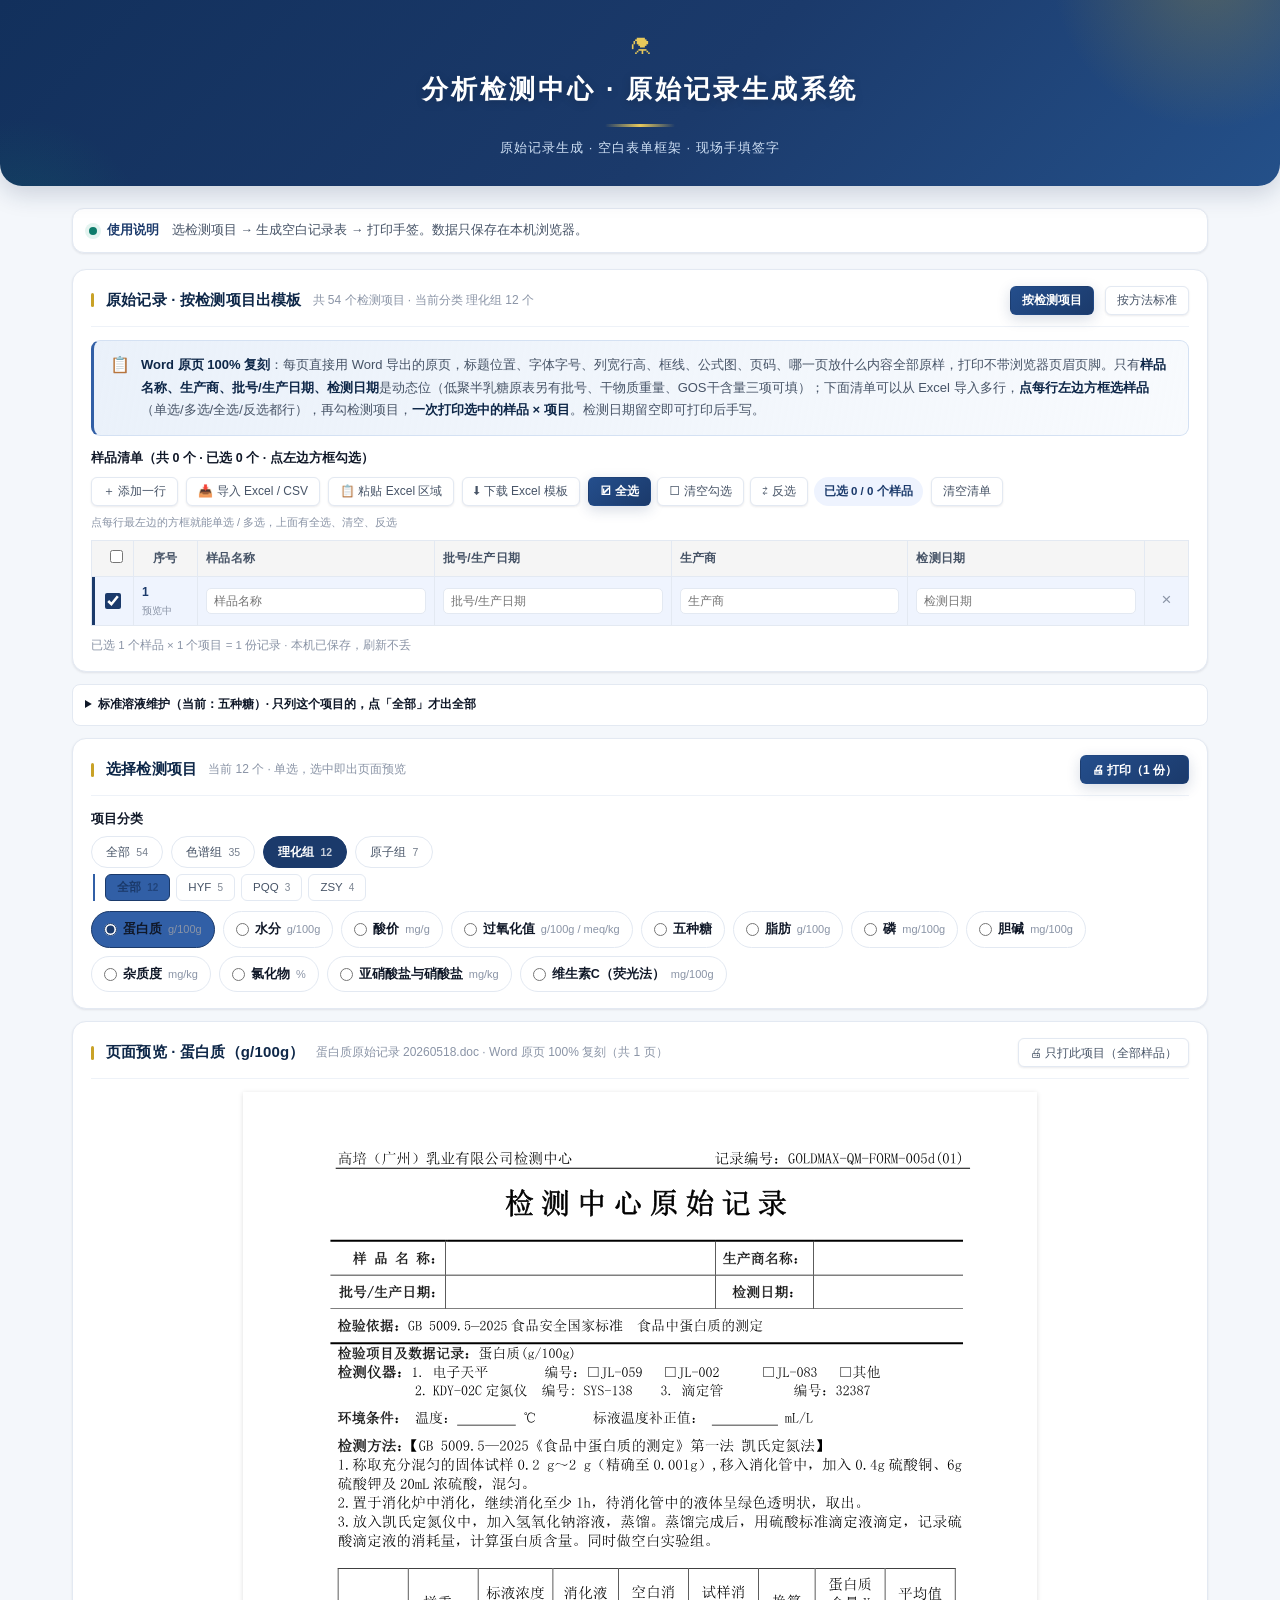
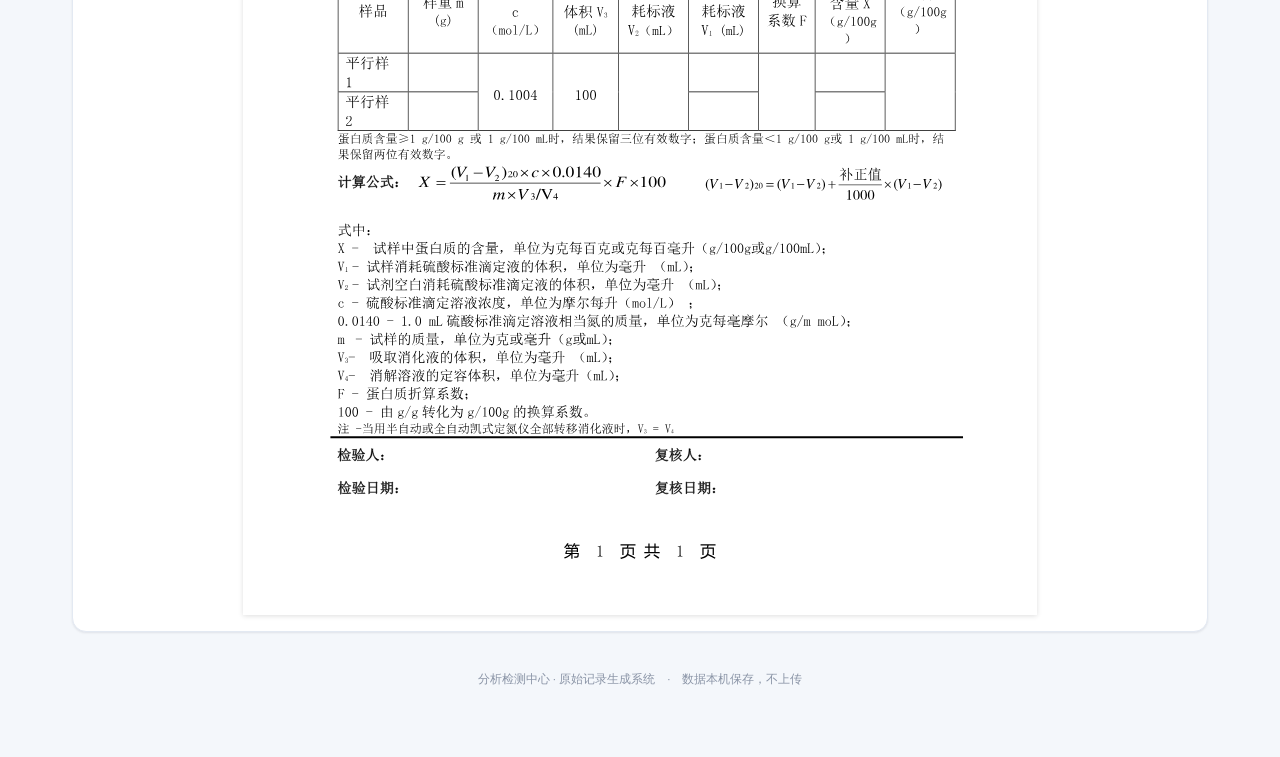
==== index.html @ 2cb26341 "破缓存：脚本版本号升级到 202611262130" ====
<!DOCTYPE html>
<html lang="zh-CN">
<head>
<meta charset="UTF-8">
<meta name="viewport" content="width=device-width,initial-scale=1">
<meta http-equiv="Cache-Control" content="no-cache, no-store, must-revalidate">
<meta http-equiv="Pragma" content="no-cache">
<meta http-equiv="Expires" content="0">
<title>分析检测中心 · 原始记录生成系统</title>
<link rel="stylesheet" href="theme.css?v=202611262130">
<style>
/* ===== 独立系统 · 分析检测中心 原始记录生成系统 =====
   本文件为独立入口：不含任何食品质量/标准管理系统的 HTML 结构或脚本。 */
*{box-sizing:border-box}
html,body{margin:0;padding:0;background:var(--bg);font-family:var(--font,-apple-system,"Segoe UI","PingFang SC","Microsoft YaHei",sans-serif);color:var(--ink,#1B2A44)}
/* 去掉旧系统那层全屏渐变：滚动时会浮到内容上方导致顶部发灰 */
body::before{display:none !important}
body{background:var(--bg) !important}
/* 顶部居中品牌头 */
.solo-hero{
  margin:0;padding:32px 24px 28px;text-align:center;
  background:linear-gradient(135deg,#12305c 0%,#1b3a6b 55%,#245089 100%);
  border-radius:0 0 22px 22px;color:#fff;position:relative;overflow:hidden;
  box-shadow:0 8px 24px rgba(16,40,78,.18);
}
.solo-hero:before,.solo-hero:after{content:"";position:absolute;border-radius:50%;pointer-events:none}
.solo-hero:before{width:320px;height:320px;right:-90px;top:-190px;background:radial-gradient(circle,rgba(201,162,39,.28),transparent 70%)}
.solo-hero:after{width:260px;height:260px;left:-110px;bottom:-190px;background:radial-gradient(circle,rgba(14,124,107,.25),transparent 70%)}
.solo-hero .mark{font-size:26px;line-height:1;margin-bottom:10px;color:#e8c95a;position:relative}
.solo-hero h1{margin:0;font-size:26px;font-weight:750;letter-spacing:3px;color:#fff;text-shadow:0 2px 10px rgba(0,0,0,.18);position:relative}
.solo-hero .rule{width:70px;height:3px;margin:13px auto 10px;border-radius:3px;background:linear-gradient(90deg,transparent,#e8c95a,transparent);position:relative}
.solo-hero p{margin:0;font-size:13px;letter-spacing:1px;color:#cfe0f5;position:relative}
.solo-wrap{max-width:1180px;margin:0 auto;padding:0 22px 60px}
.solo-tip{display:flex;align-items:center;gap:10px;margin:22px 0 16px;padding:11px 16px;border-radius:12px;
  background:#fff;border:1px solid var(--line);box-shadow:var(--sh-1);color:var(--ink2);font-size:12.5px}
.solo-tip b{color:var(--brand)}
.solo-tip .dot{flex:0 0 8px;width:8px;height:8px;border-radius:50%;background:var(--teal);box-shadow:0 0 0 4px var(--teal-soft)}
.solo-foot{text-align:center;color:var(--ink3);font-size:11.5px;padding:26px 12px 8px}
@media(max-width:700px){.solo-hero{padding:24px 16px 22px}.solo-hero h1{font-size:20px;letter-spacing:1px}.solo-wrap{padding:0 12px 40px}}
@media print{.solo-hero,.solo-tip,.solo-foot{display:none !important}}

/* ===== 居中弹窗：深墨蓝标题栏 + 金线 + ⚠（填错规则提醒 / 确认） ===== */
.lr-mask{position:fixed;inset:0;z-index:99999;display:flex;align-items:center;justify-content:center;
  padding:20px;background:rgba(9,23,45,.56);backdrop-filter:blur(3px);-webkit-backdrop-filter:blur(3px)}
.lr-dlg{width:min(560px,96vw);max-height:88vh;overflow:auto;background:#fff;border-radius:16px;
  box-shadow:0 30px 90px rgba(4,16,38,.42);border:1px solid #E3E9F2;animation:lrDlgIn .18s ease-out}
@keyframes lrDlgIn{from{opacity:0;transform:translateY(14px) scale(.97)}to{opacity:1;transform:none}}
.lr-dlg-h{display:flex;align-items:center;gap:12px;padding:18px 24px;
  background:linear-gradient(118deg,#0C2140,#1B3A6B);color:#fff;border-radius:16px 16px 0 0;border-bottom:3px solid var(--gold)}
.lr-dlg-ic{width:38px;height:38px;flex:0 0 38px;display:flex;align-items:center;justify-content:center;
  background:rgba(201,162,39,.18);border:1px solid rgba(201,162,39,.55);border-radius:50%;font-size:21px}
.lr-dlg-h h3{margin:0;font-size:17px;font-weight:750;letter-spacing:.3px}
.lr-dlg-h .lr-dlg-sub{font-size:12px;color:#B9CBE4;margin-top:2px}
.lr-dlg-b{padding:22px 26px 8px;font-size:15px;line-height:1.85;color:#233247}
.lr-dlg-lead{margin:0 0 14px;font-weight:650;color:#B45309}
.lr-dlg-list{margin:0 0 16px;padding:12px 16px;background:#FFFBEB;border:1px solid #FDE68A;border-radius:10px}
.lr-dlg-list ul{margin:0;padding-left:20px}.lr-dlg-list li{margin:3px 0;color:#78350F}
.lr-dlg-note{margin:0 0 10px;color:#475467}
.lr-dlg-q{margin:6px 0 0;font-weight:700;color:#0E2748}
.lr-dlg-rules{margin:0 0 16px;padding:14px 18px;background:#F0F7F4;border:1px solid #BFE3D8;border-radius:12px}
.lr-dlg-rules-t{font-weight:750;color:var(--teal,#0E7C6B);font-size:14px;margin-bottom:6px}
.lr-dlg-rules ul{margin:0;padding-left:20px;color:#1F4E44}.lr-dlg-rules li{margin:4px 0;font-size:14px}
.lr-dlg-f{display:flex;justify-content:flex-end;gap:12px;padding:16px 26px 22px}
.lr-dlg-btn{padding:10px 24px;border-radius:9px;font-family:inherit;font-size:15px;font-weight:700;cursor:pointer;border:1px solid transparent;transition:.15s}
.lr-dlg-btn.ok{background:linear-gradient(145deg,#1B3A6B,#0E2748);color:#fff;box-shadow:0 4px 12px rgba(14,39,72,.28)}
.lr-dlg-btn.ok:hover{filter:brightness(1.12);transform:translateY(-1px)}
.lr-dlg-btn.no{background:#EEF2F7;color:#344054;border-color:#D6DEE9}
.lr-dlg-btn.no:hover{background:#E3E9F2}
@media(max-width:480px){.lr-dlg-b{padding:18px 18px 6px;font-size:14px}.lr-dlg-f{padding:14px 18px 18px}}
</style>
</head>
<body>
<div class="solo-hero">
  <div class="mark">⚗</div>
  <h1>分析检测中心 · 原始记录生成系统</h1>
  <div class="rule"></div>
  <p>原始记录生成 · 空白表单框架 · 现场手填签字</p>
</div>
<div class="solo-wrap">
  <div class="solo-tip"><span class="dot"></span><span><b>使用说明</b>　选检测项目 → 生成空白记录表 → 打印手签。数据只保存在本机浏览器。</span></div>
  <div id="labBody"></div>
  <div class="solo-foot">分析检测中心 · 原始记录生成系统　·　数据本机保存，不上传</div>
</div>
<div id="dlgHost"></div>

<!-- ===== 生成器依赖脚本（与旧系统完全无关，纯数据 + 记录生成逻辑） ===== -->
<script>
/* 数据隔离：本站所有本机数据加 recapp: 前缀，与主站互不影响。
   试剂效期管理系统共享的 key 例外放行。 */
(function(){
  try{
    var P="recapp:", LS=window.localStorage, SHARE=/^reagentManager\./;
    function K(x){ return SHARE.test(String(x)) ? String(x) : P+x; }
    var g=LS.getItem.bind(LS), s=LS.setItem.bind(LS), r=LS.removeItem.bind(LS), k=LS.key.bind(LS);
    var lenGet=Object.getOwnPropertyDescriptor(Storage.prototype,"length").get;
    function mine(kk){ return !!kk && (kk.indexOf(P)===0 || SHARE.test(kk)); }
    LS.getItem=function(x){ return g(K(x)); };
    LS.setItem=function(x,v){ return s(K(x),v); };
    LS.removeItem=function(x){ return r(K(x)); };
    LS.key=function(i){
      var n=0;
      for(var j=0;j<lenGet.call(LS);j++){ var kk=k(j); if(mine(kk)){ if(n===i) return kk; n++; } }
      return null;
    };
    Object.defineProperty(LS,"length",{get:function(){
      var n=0; for(var j=0;j<lenGet.call(LS);j++){ if(mine(k(j))) n++; } return n;
    },configurable:true});
  }catch(e){}
})();
</script>
<script src="data.js?v=202611262130"></script>
<script src="guard.js?v=202611262130"></script>
<script src="store.js?v=202611262130"></script>
<script src="labdata.js?v=202611262130"></script>
<script src="labdata2.js?v=202611262130"></script>
<script src="labcost.js?v=202611262130"></script>
<script src="ledger.js?v=202611262130"></script>
<script src="labledger.js?v=202611262130"></script>
<script src="labrecord.js?v=202611262130"></script>
<script src="labpages.js?v=202611262130"></script>
<script src="labauth.js?v=202611262130"></script>
<script>
/* ===== 精简工具函数（仅生成器用到） ===== */
function escHtml(s){ return String(s).replace(/[&<>"]/g, c=>({"&":"&amp;","<":"&lt;",">":"&gt;",'"':"&quot;"}[c])); }
function esc(s){ return escHtml(s); }
function $(s){ return document.querySelector(s); }
function $$(s){ return [...document.querySelectorAll(s)]; }
let _dlgOnClose=null;
function dlg(opt){
  var host=$("#dlgHost"), kind=opt.kind||"info";
  var icon={danger:"🗑",warn:"⚠",info:"ℹ"}[kind]||"ℹ";
  host.innerHTML='<div class="mask" id="dlgMask"><div class="dlg '+kind+'" role="dialog" aria-modal="true">'+
    '<div class="dlg-h"><span class="ic">'+icon+'</span><div class="t">'+(opt.title||"")+'</div></div>'+
    '<div class="dlg-b">'+(opt.body||"")+'</div>'+
    (opt.fields?'<div class="dlg-b" style="padding-top:0">'+opt.fields+'</div>':'')+
    '<div class="dlg-f">'+(opt.buttons||[{t:"知道了",cls:"pri"}]).map(function(b,i){
      return '<button class="btn '+(b.cls||"")+'" data-i="'+i+'">'+b.t+'</button>';
    }).join("")+'</div></div></div>';
  var btns=[...host.querySelectorAll(".dlg-f button")];
  var close=function(v){ host.innerHTML=""; _dlgOnClose=null; if(opt.onClose) opt.onClose(v); };
  _dlgOnClose=close;
  btns.forEach(function(b,i){ b.onclick=function(){
    var def=(opt.buttons||[])[i]||{};
    if(def.val==="cancel"||def.val===false){ close(false); return; }
    if(opt.collect){
      var vals={}, bad=null;
      (opt.collect||[]).forEach(function(f){
        var el=host.querySelector(f.sel), v=el?el.value.trim():"";
        if(f.required && !v && !bad) bad=f;
        vals[f.name]=v;
      });
      if(bad){ toast(bad.msg||("请填写「"+bad.label+"」"),"warn"); return; }
      close(vals); return;
    }
    close(def.val===undefined?true:def.val);
  };});
  var mask=$("#dlgMask"); if(mask) mask.onclick=function(e){ if(e.target.id==="dlgMask") close(false); };
  var first=host.querySelector("input[type=text], select")||btns[btns.length-1];
  if(first) first.focus();
}
function toast(msg,kind){ dlg({kind:kind||"info",title:"提示",body:escHtml(msg)}); }
function downloadCsv(filename, rows){
  if(!rows||!rows.length){ toast("没有可导出的数据","warn"); return; }
  function q(v){
    var s=(v==null?"":String(v));
    var out=s.replace(/"/g,'""');
    if(/^[=+\-@\t\r]/.test(out)) out="'"+out;
    return '"'+out+'"';
  }
  var csv="\ufeff"+rows.map(function(r){return r.map(q).join(",");}).join("\r\n");
  var blob=new Blob([csv],{type:"text/csv;charset=utf-8"}), url=URL.createObjectURL(blob);
  var a=document.createElement("a"); a.href=url; a.download=filename;
  document.body.appendChild(a); a.click();
  setTimeout(function(){ document.body.removeChild(a); URL.revokeObjectURL(url); },200);
}
window.toast=toast; window.dlg=dlg; window.downloadCsv=downloadCsv;
window.esc=esc; window.escHtml=escHtml;
</script>
<script src="labbench.js?v=202611262130"></script>
<script>
/* 启动：只渲染原始记录生成器。标准溶液编辑保留负责人口令闸门。
   数据仅存本机；填错由各字段校验 + 规则弹窗提示。 */
(function(){
  function boot(){
    try{
      if(window.LAB){
        if(typeof LAB.render==="function") LAB.render();
        if(typeof LAB.go==="function") LAB.go("record");
      }
    }catch(e){}
  }
  if(document.readyState==="loading") document.addEventListener("DOMContentLoaded",boot);
  else boot();
})();
</script>
</body>
</html>
---- theme.css ----
/* ================================================================
   视觉重设计（2026-11-01）
   ================================================================
   用户：「界面太丑了，配色 风格 布局等等，我要好看 高大上的色彩」

   ---- 设计方向 ----
   配色：深墨蓝 + 翡翠金（实验室/质量体系场景，专业稳重又不沉闷）
     · 主色    #1B3A6B  深墨蓝 —— 侧栏、页头、品牌区
     · 强调色  #C9A227  翡翠金 —— 高亮数字、关键指标、选中态
     · 辅助    #0E7C6B  墨玉青 —— 次级强调、通过/合格
     · 底色    #F7F9FC  冷调浅灰蓝（不是纯白，纯白显廉价）
     · 卡片    #FFFFFF + 极淡阴影 + 1px 冷灰描边

   风格：
     · 大圆角（14px）+ 柔和多层阴影 → 高级感主要来自这里
     · 侧栏深色，形成「工作台」包围感
     · KPI 卡片左上角一道品牌色竖条 + 大数字
     · 表格行高、留白、字重全部重新调
     · 徽标用渐变，不用纯色块

   布局：
     · 侧栏 244 → 260px，深底
     · 内容区最大宽度 + 居中留白
     · 卡片间距统一

   ★ 全部用 CSS 变量驱动，改一处全站生效 ★
   ================================================================ */

/* ================================================================
   ① 配色系统
   ================================================================ */
:root{
  /* —— 底色与面 —— */
  --bg:#F4F7FB;
  --bg-grad:radial-gradient(1200px 600px at 12% -8%, #EAF1FA 0%, rgba(234,241,250,0) 62%),
            radial-gradient(900px 500px at 92% 0%, #F0F7F4 0%, rgba(240,247,244,0) 58%);
  --panel:#FFFFFF;
  --panel-2:#FAFCFE;
  --line:#E3E9F2;
  --line2:#EEF2F8;

  /* —— 文字 —— */
  --ink:#101828;
  --ink2:#475467;
  --ink3:#8A94A6;

  /* —— 品牌：深墨蓝 —— */
  --brand:#1B3A6B;
  --brand-2:#244E8C;
  --brand-3:#315FA6;
  --brand-soft:#EAF1FA;
  --brand-ink:#0E2748;

  /* —— 强调：翡翠金 —— */
  --gold:#C9A227;
  --gold-2:#B08D1C;
  --gold-soft:#FBF4DE;
  --gold-ink:#6B5510;

  /* —— 辅助：墨玉青 —— */
  --teal:#0E7C6B;
  --teal-soft:#E4F4F0;
  --teal-ink:#085246;

  /* —— 语义色 —— */
  --high:#C8332A;   --high-soft:#FDECEA;  --high-ink:#8E211A;
  --mid:#B7791F;    --mid-soft:#FDF3E0;   --mid-ink:#7A5211;
  --low:#1F7A55;    --low-soft:#E5F4EC;   --low-ink:#12583C;

  /* —— 圆角 —— */
  --radius:14px;
  --radius-sm:9px;
  --radius-xs:6px;

  /* —— 阴影（多层叠加才有高级感）—— */
  --sh-1:0 1px 2px rgba(16,24,40,.04), 0 1px 3px rgba(16,24,40,.05);
  --sh-2:0 2px 4px rgba(16,24,40,.04), 0 6px 16px rgba(16,24,40,.07);
  --sh-3:0 8px 20px rgba(16,24,40,.08), 0 18px 44px rgba(16,24,40,.08);
  --sh-brand:0 4px 14px rgba(27,58,107,.18);

  /* —— 布局 —— */
  --side-w:258px;
  --gap:16px;
}

/* ================================================================
   ② 基础
   ================================================================ */
body{
  font-family:-apple-system,BlinkMacSystemFont,"Segoe UI","Microsoft YaHei","PingFang SC",sans-serif;
  background:var(--bg);color:var(--ink);font-size:14px;line-height:1.65;
  -webkit-font-smoothing:antialiased;-moz-osx-font-smoothing:grayscale;
}
body::before{
  content:"";position:fixed;inset:0;background:var(--bg-grad);pointer-events:none;z-index:0;
}
.app{position:relative;z-index:1}
a{color:var(--brand-3);text-decoration:none;transition:color .15s}
a:hover{color:var(--brand);text-decoration:none}
::selection{background:var(--gold-soft);color:var(--gold-ink)}

/* 滚动条 */
::-webkit-scrollbar{width:10px;height:10px}
::-webkit-scrollbar-track{background:transparent}
::-webkit-scrollbar-thumb{background:#CFD8E4;border-radius:6px;border:2px solid transparent;background-clip:padding-box}
::-webkit-scrollbar-thumb:hover{background:#B6C2D2;background-clip:padding-box;border:2px solid transparent}

/* ================================================================
   ③ 侧栏：深墨蓝底
   ================================================================ */
.side{
  width:var(--side-w);flex-shrink:0;
  background:linear-gradient(180deg,#16325C 0%,#122A4E 52%,#0F2444 100%);
  border-right:1px solid #0C1F3C;
  display:flex;flex-direction:column;position:sticky;top:0;height:100vh;
  box-shadow:2px 0 18px rgba(12,31,60,.10);
}
.brand{
  padding:20px 20px 16px;border-bottom:1px solid rgba(255,255,255,.07);
  flex-shrink:0;
}
.brand h1{
  font-size:15.5px;font-weight:700;color:#F0F5FC;letter-spacing:.2px;line-height:1.45;margin:0;
  text-shadow:0 1px 2px rgba(0,0,0,.2);
}
.nav{flex:1;overflow-y:auto;padding:12px 12px 20px}
.nav::-webkit-scrollbar-thumb{background:rgba(255,255,255,.14);background-clip:padding-box;border:2px solid transparent}
.nav::-webkit-scrollbar-thumb:hover{background:rgba(255,255,255,.22);background-clip:padding-box;border:2px solid transparent}

.nav-label{
  font-size:10.5px;font-weight:700;letter-spacing:1.3px;color:rgba(180,205,240,.52);
  padding:16px 10px 7px;text-transform:uppercase;
}
.nav-label:first-child{padding-top:4px}

.nav a{
  display:flex;align-items:center;gap:9px;
  padding:8px 10px;margin-bottom:2px;border-radius:var(--radius-sm);
  color:#C3D3EA;font-size:13.2px;font-weight:500;
  transition:background .16s,color .16s,transform .16s;
  position:relative;
}
.nav a:hover{
  background:rgba(255,255,255,.075);color:#F0F6FF;text-decoration:none;
  transform:translateX(2px);
}
.nav a.on{
  background:linear-gradient(100deg,rgba(201,162,39,.22),rgba(201,162,39,.07));
  color:#FFF;font-weight:600;
  box-shadow:inset 0 0 0 1px rgba(201,162,39,.26), 0 2px 10px rgba(0,0,0,.14);
}
.nav a.on::before{
  content:"";position:absolute;left:-12px;top:50%;transform:translateY(-50%);
  width:3px;height:19px;border-radius:0 3px 3px 0;background:var(--gold);
  box-shadow:0 0 10px rgba(201,162,39,.6);
}
.nav a .ic{
  font-size:14.5px;width:20px;text-align:center;flex-shrink:0;opacity:.92;
  filter:saturate(.9);
}
.nav a.on .ic{opacity:1;filter:none}
.nav a .tx{flex:1;min-width:0;white-space:nowrap;overflow:hidden;text-overflow:ellipsis}
/* ★ 侧栏徽标（2026-11-03 用户反馈：「选择都看不到这个数字了」）★
   现象：徽标内联 background:var(--brand)（深蓝底）+ theme.css 的浅色字
        → 浅字压深底，数字糊成一团看不见。
   修法：**只改数字颜色**（用户要求，背景不动）——
        内联 style 里加 color:#fff，但 CSS 规则优先级高于内联样式，
        所以这里用 !important 把文字色钉死成白/深色。
        选中态用深绿字压金底，对比清楚。 */
.nav a .badge{
  font-size:10.5px;font-weight:700;padding:1.5px 7px;border-radius:20px;
  background:rgba(255,255,255,.12);color:#CFE0F5;flex-shrink:0;line-height:1.5;
}
.nav a .badge{color:#fff!important}
.nav a.on .badge{background:var(--gold)!important;color:#1F2A16!important;box-shadow:0 1px 4px rgba(0,0,0,.25)}

/* ================================================================
   ④ 主区与页头
   ================================================================ */
.main{flex:1;min-width:0;display:flex;flex-direction:column}

/* ★ 顶栏（2026-11-02 用户截图标注 + 「滚动头牌不动太占空间」反馈）★
   结构：一级标题（品牌头）正常流随页面滚走 → 二级标题行吸顶。
   → 滚动时只占 52px（原来两行都吸顶是 128px，省 76px）
   → 而且**零布局位移**：品牌头滚走是正常的文档流滚动，
     不像「滚动时折叠顶栏」那样把下方内容整体上移 76px
     （会让用户正在输入时页面猛跳一下，实测滚动位移 77px）。 */

/* 二级标题行：吸顶 */
.top{
  /* ★ 2026-11-08「电脑网页版有些字看不全」：
     半透明 + 毛玻璃会让滚到顶栏下方的内容透出半行模糊字。改纯色不透明。 */
  background:var(--panel);
  border-bottom:1px solid var(--line);
  padding:9px 30px;display:flex;align-items:center;gap:18px;
  position:sticky;top:0;z-index:20;box-shadow:0 1px 3px rgba(16,24,40,.03);
}
/* 窄屏补一个系统名小标识（侧栏在窄屏收进抽屉，看不到系统名了） */
.mbrand{
  display:none;font-size:12px;color:var(--ink3);letter-spacing:.3px;
  white-space:nowrap;overflow:hidden;text-overflow:ellipsis;min-width:0;
}
@media(max-width:900px){
  .mbrand{display:block;max-width:40vw}
}
.top h2{
  font-size:17px;font-weight:700;color:var(--brand-ink);letter-spacing:.2px;margin:0;
  position:relative;padding-left:12px;
}
.top h2::before{
  content:"";position:absolute;left:0;top:50%;transform:translateY(-50%);
  width:3.5px;height:17px;border-radius:2px;background:linear-gradient(180deg,var(--gold),var(--brand-3));
}
.top .sp{flex:1}

.search{
  display:flex;align-items:center;gap:7px;
  background:var(--panel-2);border:1px solid var(--line);
  border-radius:20px;padding:5px 14px;width:290px;
  transition:border-color .16s,box-shadow .16s,background .16s;
}
.search:focus-within{
  border-color:var(--brand-3);background:#fff;
  box-shadow:0 0 0 3px rgba(49,95,166,.10);
}
.search input{border:0;background:transparent;outline:none;font-size:13px;width:100%;font-family:inherit;color:var(--ink)}
.search input::placeholder{color:var(--ink3)}

/* 品牌头（2026-11-02 顶栏重排）
   ★ 用户要求「品牌头放中间」→ logo + 系统名 + 副标题 整组水平居中 ★
   用 flex + justify-content:center 实现；
   .tt 内部左对齐（标题与副标题左对齐更好看），但整组在页面正中。
   ★ 它**不吸顶**，随页面自然滚走（滚走才不占空间，且零布局位移）。 */
.topbrand{
  display:flex;align-items:center;justify-content:center;gap:14px;
  padding:12px 24px 10px;
  background:linear-gradient(180deg,rgba(255,255,255,.55),rgba(255,255,255,0));
  border-bottom:1px dashed var(--line2);
}
.topbrand .logo{
  font-size:21px;width:38px;height:38px;border-radius:12px;
  display:flex;align-items:center;justify-content:center;
  background:linear-gradient(140deg,var(--brand-3),var(--brand));
  box-shadow:0 6px 18px rgba(27,58,107,.26), inset 0 1px 0 rgba(255,255,255,.20);
  flex-shrink:0;
}
.topbrand .tt{text-align:left}
.topbrand .tt-sub{
  font-size:11.5px;color:var(--ink3);letter-spacing:.6px;margin-top:1px;
}
.topbrand h1{
  margin:0;font-size:19px;font-weight:700;letter-spacing:1.1px;
  background:linear-gradient(96deg,var(--brand-ink) 0%,var(--brand-3) 46%,var(--gold-2) 108%);
  -webkit-background-clip:text;background-clip:text;-webkit-text-fill-color:transparent;
}

/* ================================================================
   ⑤ 按钮
   ================================================================ */
.btn{
  border:1px solid var(--line);background:var(--panel);color:var(--ink2);
  padding:7px 15px;border-radius:var(--radius-sm);
  font-size:13px;font-family:inherit;cursor:pointer;font-weight:500;
  transition:all .16s;white-space:nowrap;line-height:1.5;
  box-shadow:var(--sh-1);
}
.btn:hover{
  border-color:#C6D2E2;color:var(--brand);background:#FCFDFF;
  box-shadow:var(--sh-2);transform:translateY(-1px);
}
.btn:active{transform:translateY(0);box-shadow:var(--sh-1)}
.btn.pri{
  background:linear-gradient(140deg,var(--brand-2),var(--brand));
  color:#fff;border-color:transparent;box-shadow:var(--sh-brand);font-weight:600;
}
.btn.pri:hover{
  background:linear-gradient(140deg,var(--brand-3),var(--brand-2));
  color:#fff;box-shadow:0 7px 20px rgba(27,58,107,.26);transform:translateY(-1px);
}
.btn.sm{padding:4.5px 11px;font-size:12px;border-radius:var(--radius-xs)}
.btn.xs{padding:2px 7px;font-size:11px;border-radius:var(--radius-xs)}
.btn.danger{background:var(--high);color:#fff;border-color:transparent}
.btn.danger:hover{background:#A82A22;color:#fff}
.btn.ok{background:var(--low);color:#fff;border-color:transparent}

/* ================================================================
   ⑥ 卡片
   ================================================================ */
.card{
  background:var(--panel);border:1px solid var(--line);
  border-radius:var(--radius);padding:16px 18px;margin-bottom:var(--gap);
  box-shadow:var(--sh-1);
  transition:box-shadow .2s,border-color .2s;
}
.card:hover{box-shadow:var(--sh-2);border-color:#DAE3EF}
.card-h{
  display:flex;align-items:center;gap:11px;margin-bottom:13px;
  padding-bottom:11px;border-bottom:1px solid var(--line2);
}
.card-h h3{
  margin:0;font-size:15px;font-weight:700;color:var(--brand-ink);letter-spacing:.2px;
  position:relative;padding-left:15px;
}
.card-h h3::before{
  content:"";position:absolute;left:0;top:50%;transform:translateY(-50%);
  width:3px;height:14px;border-radius:2px;background:var(--gold);
}
.card-h .muted{font-size:12px;color:var(--ink3)}
.card-h .sp{flex:1}
.card.empty{
  text-align:center;color:var(--ink3);padding:34px 20px;font-size:13px;
  border-style:dashed;background:var(--panel-2);box-shadow:none;
}

/* ================================================================
   ⑦ KPI 卡片
   ================================================================ */
.kpi{
  background:var(--panel);border:1px solid var(--line);border-radius:var(--radius);
  padding:15px 17px;margin-bottom:var(--gap);position:relative;overflow:hidden;
  box-shadow:var(--sh-1);transition:box-shadow .2s,transform .2s;
}
.kpi:hover{box-shadow:var(--sh-2);transform:translateY(-2px)}
.kpi::before{
  content:"";position:absolute;left:0;top:0;bottom:0;width:3.5px;
  background:linear-gradient(180deg,var(--brand-3),var(--brand));
}
.kpi.hi::before{background:linear-gradient(180deg,var(--high),#9E2A22)}
.kpi .k{font-size:11.5px;color:var(--ink3);font-weight:600;letter-spacing:.4px;margin-bottom:4px}
.kpi .v{
  font-size:30px;font-weight:700;color:var(--brand-ink);line-height:1.1;
  font-variant-numeric:tabular-nums;letter-spacing:-1px;
}
.kpi .v span{font-weight:600}
.kpi.hi .v{color:var(--high)}
.kpi .d{font-size:11.5px;color:var(--ink3);margin-top:4px;line-height:1.5}

/* KPI 右上角的水印序号 —— 高级感的小细节 */
.kpi::after{
  content:"";position:absolute;right:-26px;top:-26px;width:78px;height:78px;
  border-radius:50%;background:radial-gradient(circle,rgba(27,58,107,.055),rgba(27,58,107,0) 68%);
  pointer-events:none;
}
.kpi.hi::after{background:radial-gradient(circle,rgba(200,51,42,.07),rgba(200,51,42,0) 68%)}

/* ★ warn 档（勘误/修改单提醒）★
   橙色 —— 介于 hi(红) 和普通(蓝) 之间：
   勘误/修改单比"要动手"的紧急度低（改的是表述，不是限值），
   但又比普通统计重要（按标准号监控发现不了）。
   用 mid 橙，深橙字，浅橙底，四档配色里已有的第三档。 */
.kpi.warn::before{background:linear-gradient(180deg,#D98A2B,var(--mid))}
.kpi.warn::after{background:radial-gradient(circle,rgba(183,121,31,.07),rgba(183,121,31,0) 68%)}
.kpi.warn .v{color:var(--mid-ink)}
.kpi.warn .k{color:var(--mid-ink);opacity:.85}

/* ★ 可点击直达的 KPI 卡片（2026-11-07）★
   角标只在悬停/键盘聚焦时出现，静态版式一点不变。 */
.kpi.jump{cursor:pointer}
.kpi.jump:focus-visible{outline:2px solid var(--brand);outline-offset:2px}
.kpi.jump .go{
  position:absolute;right:11px;top:10px;z-index:1;
  font-size:10.5px;font-weight:600;color:var(--brand);
  opacity:.5;transition:opacity .18s;pointer-events:none;
}
.kpi.jump:hover .go,.kpi.jump:focus-visible .go{opacity:1}
.kpi.warn.jump .go{color:var(--mid-ink)}
.kpi.hi.jump .go{color:var(--high)}
/* 近 20 天勘误/修改单提醒：每条一行，跟换版黄框同一套紧凑排版 */
.erata-line{margin:3px 0;font-size:12.5px;line-height:1.7;overflow-wrap:anywhere}
.erata-line a{color:var(--brand);text-decoration:none}
/* 2026-11-07：勘误提醒里的标准全称（完整显示，不截断） */
.erata-name{color:var(--ink2);font-weight:600;overflow-wrap:anywhere}
/* 2026-11-07：KPI 标题里的口径备注，跟主标题同色、弱一档 */
.kpi .k .knote{font-size:10.5px;font-weight:600;letter-spacing:0;color:currentColor;
  opacity:.72;white-space:normal;overflow-wrap:anywhere}
.erata-line a:hover{text-decoration:underline}

/* ================================================================
   ⑧ 网格
   ================================================================ */
.grid{display:grid;gap:var(--gap)}
.grid.g2{grid-template-columns:repeat(2,minmax(0,1fr))}
.grid.g3{grid-template-columns:repeat(3,minmax(0,1fr))}
.grid.g4{grid-template-columns:repeat(4,minmax(0,1fr))}
/* ★ g5：KPI 区现在是 5 格（多了「20 天内勘误/修改单」）★
   用户 2026-11-05：「这个排一行 不要每个一行」
   → **始终 5 列横排**，任何宽度都不折行。
   窄屏时每格会变窄，靠下面三条撑住可读性：
     · 数字用 clamp() 随宽度缩放（不撑破格子）
     · 说明文字允许换行（最多两行）
     · 格子用 minmax(0,1fr) 防止内容把列撑开
   之前按 1400/1200/860 逐级降列，在窄窗口下变成一列竖排，
   5 张卡把首页顶掉一大屏 —— 用户明确要求改掉。 */
.grid.g5{grid-template-columns:repeat(5,minmax(0,1fr))}
.grid.g5 .kpi{padding:13px 14px}
.grid.g5 .kpi .k{font-size:11px;letter-spacing:0}
.grid.g5 .kpi .v{font-size:clamp(20px,2.1vw,30px);letter-spacing:-.6px}
.grid.g5 .kpi .d{font-size:11px;line-height:1.45;overflow-wrap:anywhere}
@media(max-width:1200px){.grid.g4{grid-template-columns:repeat(2,minmax(0,1fr))}}
@media(max-width:860px){
  .grid.g2,.grid.g3,.grid.g4{grid-template-columns:1fr}
}

/* ================================================================
   ⑨ 标签 / 徽标
   ================================================================ */
.tag{
  display:inline-block;font-size:11px;font-weight:600;padding:2px 9px;border-radius:20px;
  line-height:1.6;white-space:nowrap;letter-spacing:.2px;
}
.tag.t-high{background:var(--high-soft);color:var(--high-ink)}
.tag.t-mid{background:var(--mid-soft);color:var(--mid-ink)}
.tag.t-low{background:var(--low-soft);color:var(--low-ink)}
.tag.t-gray{background:#EEF2F7;color:var(--ink2)}
.tag.t-soon{background:var(--brand-soft);color:var(--brand-ink)}
.tag.t-cur{background:var(--gold-soft);color:var(--gold-ink)}
.tag.t-white{background:rgba(255,255,255,.16);color:#E6EEF9}

.pill{
  display:inline-block;font-size:11.5px;padding:2px 10px;border-radius:20px;
  background:var(--brand-soft);color:var(--brand-ink);font-weight:600;white-space:nowrap;
}

/* ================================================================
   ⑩ 表格
   ================================================================ */
table{width:100%;border-collapse:collapse}
th{
  text-align:left;font-size:11.5px;font-weight:700;color:var(--ink2);
  padding:10px 11px;border-bottom:1.5px solid var(--line);
  background:var(--panel-2);white-space:nowrap;letter-spacing:.3px;
  position:sticky;top:0;z-index:1;
}
td{padding:9px 11px;border-bottom:1px solid var(--line2);vertical-align:top;font-size:13px}
tbody tr{transition:background .14s}
tbody tr:hover{background:#FAFCFF}
tbody tr.grouprow td{
  background:linear-gradient(90deg,var(--brand-soft),rgba(234,241,250,0));
  font-weight:700;color:var(--brand-ink);font-size:12.5px;letter-spacing:.3px;
  padding:7px 12px;
}
tbody tr.rowlink{cursor:pointer}
tbody tr.bad td{background:rgba(200,51,42,.04)}
tbody tr.warn td{background:rgba(183,121,31,.05)}
.no{font-family:ui-monospace,SFMono-Regular,Consolas,monospace;font-size:12.5px;color:var(--brand-ink);font-weight:600}
.mono{font-family:ui-monospace,SFMono-Regular,Consolas,monospace}
.num{text-align:right;font-variant-numeric:tabular-nums}
.twrap{overflow-x:auto}

/* ================================================================
   ⑪ 提醒条
   ================================================================ */
.notice{
  display:flex;gap:11px;align-items:flex-start;
  background:linear-gradient(100deg,var(--brand-soft),rgba(234,241,250,.35));
  border:1px solid #D4E1F3;border-left:3.5px solid var(--brand-3);
  border-radius:var(--radius-sm);padding:13px 16px;margin-bottom:var(--gap);
  font-size:13px;line-height:1.75;color:var(--ink2);
}
.notice > span:first-child{font-size:16px;flex-shrink:0;line-height:1.4}
.notice b{color:var(--brand-ink);font-weight:700}
.notice.warn{
  background:linear-gradient(100deg,var(--mid-soft),rgba(253,243,224,.35));
  border-color:#F0DFC0;border-left-color:var(--mid);
}
.notice.warn b{color:var(--mid-ink)}
.notice.danger{
  background:linear-gradient(100deg,var(--high-soft),rgba(253,236,234,.35));
  border-color:#F5CFCB;border-left-color:var(--high);
}
.notice.danger b{color:var(--high-ink)}

/* ================================================================
   ⑫ 提醒卡片（alert）
   ================================================================ */
.alert{
  background:var(--panel);border:1px solid var(--line);
  border-radius:var(--radius);padding:14px 16px;margin-bottom:11px;
  box-shadow:var(--sh-1);transition:box-shadow .18s,transform .18s;
}
.alert:hover{box-shadow:var(--sh-2);transform:translateX(2px)}
.alert.a-high{border-left:3.5px solid var(--high)}
.alert.a-mid{border-left:3.5px solid var(--mid)}
.alert.a-low{border-left:3.5px solid var(--low)}
.alert .h{display:flex;align-items:flex-start;gap:10px;margin-bottom:7px}
.alert .h .t{font-weight:700;font-size:14px;flex:1;line-height:1.55;color:var(--ink)}
.alert .kv{font-size:13px;color:var(--ink2);margin:5px 0;line-height:1.7}
.alert .why,.alert .act{
  font-size:12.5px;color:var(--ink2);margin-top:9px;
  padding:9px 12px;border-radius:var(--radius-xs);background:var(--panel-2);
  border:1px solid var(--line2);line-height:1.75;
}
.alert .why{background:var(--gold-soft);border-color:#EFE3BE}
.alert .why .lb,.alert .act .lb{
  display:block;font-size:11px;font-weight:700;color:var(--ink3);
  letter-spacing:.5px;margin-bottom:4px;
}
.alert .act ul{margin:0;padding-left:19px}
.alert .act li{margin-bottom:3px}
.alert .foot{
  display:flex;align-items:center;gap:9px;margin-top:11px;
  padding-top:10px;border-top:1px solid var(--line2);font-size:12px;flex-wrap:wrap;
}
.alert .foot .sp{flex:1}
.alert.is-done{opacity:.6;background:#F6FAF8;border-left-color:var(--low)!important}
.alert.is-done .h .t{text-decoration:line-through;text-decoration-color:var(--ink3)}
.alert.is-snoozed{opacity:.72}
.alert.is-snoozed .h .t{font-style:italic}

/* ================================================================
   ⑬ 页签 / 筛选
   ================================================================ */
.tabs{display:flex;gap:3px 4px;margin-bottom:var(--gap);flex-wrap:wrap;
  background:var(--panel);padding:6px;border-radius:var(--radius);
  border:1px solid var(--line);box-shadow:var(--sh-1)}
/* ★ 老代码用的是 .tabs button（不是 .tab）—— 两套选择器都要覆盖，
     否则有的页签变了样式、有的没变（实测「全部 16」被压扁）。 */
.tabs button{
  border:0;background:transparent;padding:6.5px 14px;border-radius:var(--radius-sm);
  font-size:13px;font-family:inherit;color:var(--ink2);cursor:pointer;font-weight:500;
  transition:all .16s;white-space:nowrap;flex:0 0 auto;line-height:1.6;
}
.tabs button:hover{background:var(--panel-2);color:var(--brand)}
.tabs button.on{
  background:linear-gradient(140deg,var(--brand-2),var(--brand));color:#fff;font-weight:600;
  box-shadow:0 3px 10px rgba(27,58,107,.22);
}
.tab{
  border:0;background:transparent;padding:6.5px 15px;border-radius:var(--radius-sm);
  font-size:13px;font-family:inherit;color:var(--ink2);cursor:pointer;font-weight:500;
  transition:all .16s;white-space:nowrap;flex:0 0 auto;line-height:1.6;
}
.tab:hover{background:var(--panel-2);color:var(--brand)}
.tab.on{
  background:linear-gradient(140deg,var(--brand-2),var(--brand));color:#fff;font-weight:600;
  box-shadow:0 3px 10px rgba(27,58,107,.22);
}
/* ★ 通则引用标准的分组页签：一眼看全所有分组 ★
   用户 2026-11-05：「一行不行就两行 两行不行就三行 我要一眼就看到」
   → **绝不横向滚动**（滚动的确一眼看不全），宁可折成两行三行。
   做法：flex-wrap:wrap（默认折行）+ 字号/内边距压紧，
        尽量在常见宽度下折得少一点。 */
.ref-tabs{
  flex-wrap:wrap;row-gap:4px;column-gap:4px;
}
.ref-tabs .tab{flex:0 0 auto}

.tabs .cnt,.tab .cnt{
  font-size:10.5px;background:rgba(0,0,0,.06);padding:0 6px;border-radius:10px;
  margin-left:4px;font-variant-numeric:tabular-nums;font-weight:600;
}
.tabs button.on .cnt,.tab.on .cnt{background:rgba(255,255,255,.22);color:#fff}

.chips{display:flex;gap:6px;flex-wrap:wrap;align-items:center}
.chip{
  border:1px solid var(--line);background:var(--panel);color:var(--ink2);
  padding:4px 12px;border-radius:20px;font-size:12.5px;cursor:pointer;
  font-family:inherit;transition:all .16s;display:inline-flex;align-items:center;gap:5px;
}
.chip:hover{border-color:#C6D2E2;color:var(--brand);background:#FCFDFF}
.chip.on{
  background:linear-gradient(140deg,var(--brand-2),var(--brand));color:#fff;border-color:transparent;
  font-weight:600;box-shadow:0 3px 10px rgba(27,58,107,.20);
}
.chip .cnt{
  font-size:10.5px;background:rgba(0,0,0,.06);padding:0 6px;border-radius:10px;
  font-variant-numeric:tabular-nums;
}
.chip.on .cnt{background:rgba(255,255,255,.22)}

/* ================================================================
   ⑭ 面板 / 抽屉
   ================================================================ */
.dlg{
  background:var(--panel);border-radius:16px;max-width:560px;width:92vw;
  box-shadow:var(--sh-3);overflow:hidden;border:1px solid var(--line);
}
.dlg .dlg-h{
  display:flex;align-items:center;gap:11px;padding:16px 20px;
  border-bottom:1px solid var(--line2);background:var(--panel-2);
}
.dlg .dlg-h .ic{font-size:17px}
.dlg .dlg-h .t{font-size:15px;font-weight:700;color:var(--brand-ink)}
.dlg .dlg-b{padding:17px 20px;font-size:13.5px;line-height:1.8;color:var(--ink2)}
.dlg .dlg-b ul{margin:8px 0;padding-left:20px}
.dlg .dlg-b li{margin-bottom:5px}
.dlg .dlg-f{
  display:flex;justify-content:flex-end;gap:9px;padding:13px 20px;
  border-top:1px solid var(--line2);background:var(--panel-2);
}
.mask{position:fixed;inset:0;background:rgba(12,26,48,.42);backdrop-filter:blur(3px);
  display:flex;align-items:center;justify-content:center;z-index:100}

/* ================================================================
   ⑮ 分隔与通用
   ================================================================ */
.hr{height:1px;background:var(--line2);margin:14px 0;border:0}
.muted{color:var(--ink3)}
.sp{flex:1}
.flex{display:flex;align-items:center}
.grid2{display:grid;gap:8px}
.kv{font-size:12.5px;color:var(--ink2)}
.sub-box{
  background:var(--panel);border:1px solid var(--line);border-radius:var(--radius);
  padding:14px 15px;margin-bottom:var(--gap);box-shadow:var(--sh-1);
}
.sub-box .hd{display:flex;align-items:center;gap:9px;margin-bottom:11px}
.sub-box .hd h4{margin:0;font-size:13.5px;font-weight:700;color:var(--brand-ink)}
.sub-box .chk{display:flex;gap:9px;align-items:flex-start;padding:6px 0;cursor:pointer}
.sub-box .chk input{width:15px;height:15px;margin-top:3px;accent-color:var(--brand);flex-shrink:0}
.sub-box .chk .nm{font-size:13px}
.sub-box .chk.off .nm{color:var(--ink3);text-decoration:line-through}

/* ================================================================
   ⑯ 徽标与彩色标签（方法/工具卡）
   ================================================================ */
.qmcard,.rdcard{
  background:var(--panel);border:1px solid var(--line);border-radius:var(--radius);
  margin-bottom:11px;overflow:hidden;box-shadow:var(--sh-1);
  transition:box-shadow .2s,transform .2s,border-color .2s;
}
.qmcard:hover,.rdcard:hover{box-shadow:var(--sh-2);transform:translateY(-1px);border-color:#D8E2EF}
.qmcard.open,.rdcard.open{box-shadow:var(--sh-2);border-color:#CFDCEA}
.qmcard-h{
  display:flex;align-items:center;gap:12px;padding:13px 16px;cursor:pointer;
  transition:background .15s;
}
.qmcard-h:hover{background:var(--panel-2)}
.qmcard-h .key{
  font-family:ui-monospace,Consolas,monospace;font-size:11px;color:var(--brand-3);
  background:var(--brand-soft);padding:2px 8px;border-radius:5px;font-weight:600;
  flex-shrink:0;
}
.qmcard-h .nm{font-weight:700;font-size:14.5px;color:var(--ink)}
.qmcard-h .cg{font-size:11px;color:var(--ink3);background:var(--panel-2);padding:2px 8px;border-radius:20px;
  border:1px solid var(--line2)}
.qmcard-b{padding:0 16px 15px;border-top:1px solid var(--line2)}

/* ================================================================
   ⑰ 页脚
   ================================================================ */
.disclaimer{
  padding:20px 28px 30px;font-size:11.5px;color:var(--ink3);line-height:1.85;
  max-width:1080px;margin:0 auto;border-top:1px solid var(--line);
}
.disclaimer b{color:var(--ink2)}

/* ================================================================
   ⑱ 侧栏底部信息块（深底上要用浅色）
   ================================================================ */
.side-foot{
  padding:13px 18px;border-top:1px solid rgba(255,255,255,.09);
  font-size:11px;color:rgba(190,210,238,.62);line-height:1.65;flex-shrink:0;
}
.side-foot b{color:rgba(220,233,250,.86);font-weight:600}
.side-foot .ok{color:#7FD4B8}
.side-foot .warn{color:#F0C465}
.side-foot .bad{color:#F09A92}

/* ================================================================
   ⑲ 品牌名渐变修正
   ================================================================
   金色放到渐变末尾会显得发虚（浅底上对比不够）。
   改成：深墨蓝 → 品牌蓝 → 金色，只在最后 12% 出现金色，
   且金色用深一档的 --gold-2，保证在浅底上清晰。
   ================================================================ */
.topbrand h1{
  margin:0;font-size:20px;font-weight:700;letter-spacing:1.4px;
  background:linear-gradient(96deg,#0E2748 0%,#1B3A6B 34%,#2C5697 62%,#B08D1C 100%);
  -webkit-background-clip:text;background-clip:text;-webkit-text-fill-color:transparent;
}

/* ================================================================
   ⑳ 页签换行时的挤压修正
   ================================================================
   15 个页签（实验室管理）必然换行。默认 tab 的 flex 收缩会把文字挤扁。
   → flex-shrink:0 + 换行间距
   ================================================================ */
.tabs{gap:3px 4px;padding:6px}
.tab{flex:0 0 auto;padding:6.5px 14px}
.tabs .tab.on{flex:0 0 auto}

/* ================================================================
   ㉒ 内容容器
   ================================================================
   内容贴左边缘会显得散；超宽屏上又会拉得太长。
   → 居中 + 最大宽度 + 统一内边距
   ================================================================ */
.view{
  padding:24px 30px 64px;max-width:1320px;margin:0 auto;width:100%;
}
.topbrand{max-width:1320px;margin:0 auto;width:100%}
.top{padding-left:30px;padding-right:30px}

/* ================================================================
   ㉓ 打印
   ================================================================ */
@media print{
  .side,.top,.topbrand,.disclaimer{display:none!important}
  body{background:#fff}
  body::before{display:none}
  .card{box-shadow:none;border-color:#ccc;break-inside:avoid}
}

/* ================================================================
   ★★ 手机版适配 · 最终覆盖（2026-11-07）★★
   ----------------------------------------------------------------
   为什么必须写在 theme.css 末尾，而不是 head 里的 <style>：
     index.html 的 <style> 在 <head>（20~1516 行），theme.css 却是在
     <body> 末尾（2127 行）才 <link> 进来的 —— theme.css 里
     .side{position:sticky} 会**覆盖** head 中 @media(max-width:900px)
     里的 .side{position:fixed}。
     实测后果（390px 视口）：侧栏虽被 transform 移出屏幕，却仍以 sticky
     身份占着 258px 布局宽度 → .main 只剩 132px → 卡片全压成竖条、
     KPI 列宽 72px、首页高度 23 万像素、整页横向溢出到 928px。
   → 移动端规则统一收在这份"最后加载"的样式表里，确保真的生效。
   ================================================================ */
@media(max-width:900px){
  .app{display:block}
  .side{
    position:fixed;left:0;top:0;bottom:0;width:250px;max-width:82vw;
    height:100vh;height:100dvh;
    z-index:70;transform:translateX(-102%);transition:transform .24s ease;
    box-shadow:0 0 40px rgba(0,0,0,.16);
    /* ★ 2026-11-07「手机版左边没法下滑」★
       原来只有 .nav 自己 overflow-y:auto，且被 flex 压到 703px / 内容 870px，
       手指落在品牌区或底部状态区就完全滑不动；body 又被 overflow:hidden 锁住。
       → display:block 让 brand + nav + side-foot 自然堆叠，整块侧栏一起滚。 */
    display:block;overflow-y:auto;-webkit-overflow-scrolling:touch;
    overscroll-behavior:contain;touch-action:pan-y;
  }
  .side .nav{flex:none;overflow:visible;height:auto}
  .side .brand,.side .side-foot{flex:none}
  .side-mask{touch-action:none}
  /* 2026-11-08：不再用 pointer-events:none 全局锁导航（会把抽屉锁死），
     改为只拦滑动后紧跟的那一次合成 click，见 index.html 抽屉防误触 IIFE。 */
  body.nav-open .side{transform:translateX(0)}
  .side .nav a{min-height:44px}
  .main{width:100%;max-width:100%;min-width:0;display:flex;flex-direction:column}
  .top{flex-wrap:wrap;gap:9px;padding:9px 12px;position:sticky;top:0;z-index:20;
    padding-left:12px;padding-right:12px}
  .top h2{font-size:15px;order:1}
  .top .sp{display:none}
  .top .search{order:2;flex:1 1 100%;width:auto;min-width:0;max-width:100%}
  .top .search input{width:100%;min-width:0}
  .top .btn{order:3}
  .topbrand{padding-left:12px;padding-right:12px}
  .view{padding:14px 12px 48px;max-width:100%;padding-left:12px;padding-right:12px}
  .burger{display:flex}
  .side-mask.on{display:block}
}
@media(max-width:640px){
  /* 手机上统一 2 列：6 张 KPI 共 3 行，既不挤成 72px 竖条，也不竖排占满一屏 */
  .grid.g2,.grid.g3,.grid.g4,.grid.g5{grid-template-columns:repeat(2,minmax(0,1fr));gap:10px}
  .card{padding:13px 12px;margin-bottom:12px}
  .card-h{flex-wrap:wrap;gap:7px}
  .card-h h3{font-size:14px}
  .kpi{padding:11px 12px;margin-bottom:0}
  /* 右上角「直达 →」是 absolute，标题长会压上去 → 右侧留白，备注另起一行 */
  .kpi .k{font-size:10.5px;line-height:1.45;letter-spacing:0;white-space:normal;
    overflow-wrap:anywhere;padding-right:34px}
  .kpi .k .knote{display:block;font-size:10px;line-height:1.35;margin-top:1px}
  .kpi.jump .go{opacity:.75}
  .kpi .v{font-size:clamp(20px,6vw,26px)}
  .kpi .d{font-size:10.5px;line-height:1.5;overflow-wrap:anywhere}
  .kpi.jump .go{font-size:9.5px;right:8px;top:8px}
  .notice{padding:10px 12px;font-size:12px;line-height:1.7}
  .erata-line{font-size:12px;line-height:1.75}
  .btn{min-height:38px;padding:8px 11px}
  .btn.sm{min-height:34px}
  .tabs{overflow-x:auto;-webkit-overflow-scrolling:touch;gap:2px}
  .tabs button{white-space:nowrap;padding:9px 11px;min-height:40px}
  .dl{grid-template-columns:1fr;gap:2px 0}
  .dl dt{margin-top:8px;font-size:11.5px}
  .dl dd{margin-bottom:2px}
  .alert{padding:12px}
  .disclaimer{padding:12px}
  .rem-item{gap:9px;padding:11px 0}
  /* 勘误/修改单条目：「改前/改后」原文里常有超长官方图片 URL，
     _erataBody() 会把它转成 <a>，不折行就把整页撑宽
     （修复前实测 390px 视口 document.scrollWidth = 638px）。 */
  #erataBox .alert,#erataBox .alert *,#alertList .alert,#alertList .alert *{
    min-width:0;overflow-wrap:anywhere;word-break:break-word}
  #erataBox .alert .h,#alertList .alert .h{flex-wrap:wrap;gap:5px}
  #erataBox .alert .h .t,#alertList .alert .h .t{flex:1 1 100%;font-size:13px}
  #erataBox .alert .foot,#alertList .alert .foot{gap:6px}
  #erataBox .alert .foot .btn,#alertList .alert .foot .btn{white-space:normal;text-align:left}
  .view .card,.view .notice,.view .kv,.view .why,.view .act{overflow-wrap:anywhere}
  /* JSA「基础信息」：标签 96px + input flex:1，input 默认 min-width:auto
     （表单控件固有宽度 ~170px）会顶破 2 列网格 → 改单列 + 允许收缩 */
  #jsaBody .grid.g2{grid-template-columns:1fr}
  #jsaBody .grid.g2 > div{min-width:0}
  #jsaBody input,#jsaBody select,#jsaBody textarea{min-width:0;max-width:100%;box-sizing:border-box}
  .view input,.view select,.view textarea{min-width:0;max-width:100%}
  /* 动态生成、没被 .twrap 包住的表格：直接父级变横向滚动，别把整页撑宽。
     :has() 在 Edge/Chrome 105+、Safari 15.4+ 都支持；老浏览器退回原样。 */
  .view div:has(> table):not(.twrap):not(.card){overflow-x:auto;max-width:100%;
    -webkit-overflow-scrolling:touch}
  /* 2026-11-08：方法详情试剂表 .rt 要在手机自适应折行，不能强制 520px，
     否则 366px 容器里右半截文字被裁掉（用户截图实测）。其余表格保持横滚。 */
  .view table:not(.rt){min-width:520px}
  /* 自绘弹窗 → 底部抽屉（theme.css 的 .dlg/.mask 在前面，这里重新压一遍） */
  .mask{align-items:flex-end;padding:0}
  .dlg{width:100%!important;max-width:none;max-height:88vh;overflow-y:auto;
    border-radius:14px 14px 0 0}
  .dlg-h{padding:14px 15px 11px}
  .dlg-b{padding:0 15px 13px}
  .dlg-f{flex-direction:column-reverse;gap:8px;padding:11px 15px 15px}
  .dlg-f .btn{width:100%;min-height:44px;justify-content:center}
}
@media(max-width:430px){
  .view{padding:12px 10px 44px;padding-left:10px;padding-right:10px}
  .top{padding:8px 10px;padding-left:10px;padding-right:10px}
  .card{padding:12px 10px}
  .kpi{padding:10px}
  .kpi .v{font-size:20px}
  .btn{font-size:12px}
  .top .btn.pri{max-width:100%;overflow:hidden;text-overflow:ellipsis;white-space:nowrap}
}
@media(max-width:900px) and (max-height:480px){
  .side{width:200px;max-width:70vw}
  .side .nav a{min-height:38px;padding-top:6px;padding-bottom:6px}
}
@media(min-width:901px){
  .side-mask{display:none!important}
  .burger{display:none!important}
}

/* ================================================================
   ★ 2026-11-08 首页 4 张 KPI 同一行 ★
   前面有 @media(max-width:1200px){.grid.g4→2列}、
   @media(max-width:860px){.grid.g4→1fr} 等历史断点，
   这里用 #v-home + .kpi4 的更高特异性、并放在最后一份样式表末尾压过它们。
   手机 ≤900px 仍走 2 列 2 行，避免 390px 下每张只有 85px 不可读。
   ================================================================ */
#v-home .grid.kpi4{grid-template-columns:repeat(4,minmax(0,1fr));gap:14px}
/* 右上角「直达 →」是 absolute，标题必须让出位置，否则 1024px 这类
   中宽屏下每张只有 166px，标题会直接压到角标上（2026-11-08 实测）。 */
#v-home .grid.kpi4 .kpi .k{padding-right:38px;overflow-wrap:anywhere}
#v-home .grid.kpi4 .kpi .d{overflow-wrap:anywhere}
@media(min-width:901px) and (max-width:1200px){
  #v-home .grid.kpi4 .kpi .k{font-size:10.5px;line-height:1.4;letter-spacing:0}
  #v-home .grid.kpi4 .kpi .k .knote{display:block;font-size:10px;line-height:1.3;margin-top:1px}
  #v-home .grid.kpi4 .kpi .v{font-size:26px}
  #v-home .grid.kpi4 .kpi .d{font-size:10.5px;line-height:1.45}
}
@media(max-width:900px){
  #v-home .grid.kpi4{grid-template-columns:repeat(2,minmax(0,1fr));gap:10px}
}

/* ================================================================
   ★★ 2026-11-08「手机版 / 电脑版有些字都看不到」全站防裁切 ★★
   根因一：移动端 .view table{min-width:520px} 把试剂表撑到 520px，
           外层 div 又是 overflow:hidden → 390 视口右半截 154px 全没了。
   根因二：.top 半透明 + backdrop-filter，滚动时内容透出半行模糊字。
   这里补的是通用兜底：长文本一律允许折行、表格按列宽自适应。
   ================================================================ */
.view .card,.view .notice,.view .mcard,.view .msec,.view .mcard .pv,
.view .msec .it,.view .rem-item .tx,#alertList .alert,#erataBox .alert{
  min-width:0;overflow-wrap:anywhere;word-break:break-word}
/* 试剂表：两列固定比例、表头也允许折行，中文长句自然换行不需要横滚 */
.view table.rt{min-width:0}
.view table.rt th,.view table.rt td{overflow-wrap:anywhere;word-break:break-word}
@media(max-width:640px){
  .view table.rt{table-layout:fixed}
  .view table.rt th{white-space:normal}
  .view table.rt th:first-child,.view table.rt td:first-child{width:34%}
  .view table.rt th,.view table.rt td{padding-left:8px;padding-right:8px}
}


/* ================================================================
   ★★ 2026-11-08 第六轮：「字和框边线粘在一起」全站留白统一 ★★
   实测根因：
   ① .mcard 展开区 .dt 没有 padding，检测方法原理 / 试剂与作用 /
      要点与操作提示 全部压在 .mcard::before 的 3px 蓝色竖条上，
      桌面与手机实测间距都是 0px（用户截图红框处）。
   ② 手机端 .card / .kpi 只剩 10~12px 内边距，左侧 3.5px 色条
      再吃掉一半 → 文字离色条仅 6.5px，视觉上就是"粘住"。
   口径：卡片内行首文字到左侧框线至少 12px；带色条的按
         「框线 + 色条」之后再留 12px。三种视口统一巡检。
   ================================================================ */
/* 桌面：带左侧色条的卡片统一 18px（色条 3.5px + 14.5px 留白） */
.view .kpi{padding-left:18px}
.view .notice{padding-left:18px}
.view .alert.a-high,.view .alert.a-mid,.view .alert.a-low{padding-left:18px}
/* 标准清单等可横滚表格：表头/单元格左侧 11px → 13px */
.view .twrap th,.view .twrap td{padding-left:13px}
/* 方法卡展开区：与 .hd 的 17px 对齐 */
.mcard .dt{padding:2px 17px 16px}
@media(max-width:900px){
  .view .card{padding-left:15px;padding-right:14px}
  .view .kpi{padding-left:17px;padding-right:14px}
  .view .notice{padding-left:17px;padding-right:14px}
  .view .alert.a-high,.view .alert.a-mid,.view .alert.a-low{padding-left:17px}
  .mcard .dt{padding:2px 15px 14px}
}
@media(max-width:430px){
  .view .card{padding-left:14px;padding-right:13px}
  .view .kpi{padding-left:16px;padding-right:12px}
  .view .notice{padding-left:16px;padding-right:12px}
  .view .alert.a-high,.view .alert.a-mid,.view .alert.a-low{padding-left:16px}
  .mcard .dt{padding:2px 14px 13px}
}
/* 方法页搜索框：原来 input 和占位 .sp 各 flex:1 平分，390 视口只有 ~170px，
   提示文字被截成「如 G」。手机端让输入框占满、计数固定不换行。
   ★ max-width 必须写在 CSS 里（inline style 优先级更高，压不过） */
#methodSearch{max-width:320px}
@media(max-width:640px){
  #methodFilter>.sp{display:none}
  #methodSearch{max-width:none}
  #methodFilter .muted{white-space:nowrap;flex:0 0 auto}
}

/* ===== 营养素配比计算 · 原料成分录入（2026-11-09）=====
   每行多了「实测/内置」徽标和「成分」按钮，窄屏必须换行，
   否则 select 被压到只剩几十像素，原料名整条看不见。
   ★ 移动端规则一律写在样式表最末尾（会覆盖 head 里的 @media） */
@media(max-width:900px){
  .gbc-row{flex-wrap:wrap;gap:6px}
  .gbc-row select{flex:1 1 100%}
  .gbc-grid{grid-template-columns:repeat(auto-fill,minmax(212px,1fr));
    gap:7px 9px;padding:10px}
  .gbc-fld{flex-wrap:wrap}
  .gbc-fld label{flex:1 1 100%}
  .gbc-rng{padding:0 11px 9px}
}
@media(max-width:430px){
  .gbc-grid{grid-template-columns:repeat(auto-fill,minmax(170px,1fr))}
  .gbc-fld input{flex:0 0 62px;width:62px}
  .gbc-srcbar{font-size:11px;padding:8px 11px}
  .gbc-comp-h,.gbc-comp-f,.gbc-mtabs,.gbc-new{padding-left:11px;padding-right:11px}
  .gbc-mtabs{padding-right:11px}
  .gbc-imp{margin:0 11px 11px}
  .gbc-comp-f .hint{flex:1 1 100%}
}

/* ★ 2026-11-09 手机端真 bug：.qmk 在 ≤720px 设了 flex:0 0 100%，
   但 .qmrow 没有 flex-wrap，值列 .qmv 被挤成 0 宽 —— 工具内容整块看不见。
   让标签独占一行、值列换行铺满；同时约束工具内表格可横滚。 */
@media(max-width:720px){
  .qmrow{flex-wrap:wrap}
  .qmv{flex:1 1 100%;min-width:0}
  .qwb-toolbar{flex-wrap:wrap;gap:6px}
  .gbc-tblwrap{overflow-x:auto}
  .gbc-tbl{min-width:430px}
  .gbc-saved,.gbc-dirty,.gbc-warn{padding-left:11px;padding-right:11px}
}

/* ===== 三份产品标准全项核算（2026-11-09）=====
   39 项指标 / 36 个可录入成分，按表 1~4 分组，否则找不到要改的那一项。
   分组标题横跨整行；表格分组行吸顶，滚动时始终知道在看哪一类。 */
.gbc-grp-t{grid-column:1/-1;margin:11px 0 2px;padding:6px 9px;
  border-left:3px solid var(--brand);background:#f1f5f9;border-radius:0 5px 5px 0;
  font-size:11.5px;font-weight:700;color:var(--ink2);display:flex;
  align-items:center;gap:10px;flex-wrap:wrap}
.gbc-grp-t:first-child{margin-top:2px}
.gbc-grp-t span{font-weight:400;font-size:10.5px;color:var(--ink3)}
.gbc-tbl tr.gbc-grp-row td{position:sticky;top:0;z-index:1;
  background:#e8eef7;color:#1e3a5f;text-align:left;font-size:11px;font-weight:700;
  letter-spacing:.3px;padding:6px 10px;border-bottom:1px solid #cbd5e1}
.gbc-tbl tr.gbc-grp-row td span{font-weight:400;color:#64748b;margin-left:8px}
.gbc-tblwrap{max-height:460px}
.gbc-grid{max-height:360px}
.gbc-tbl td .vf.gray{background:#f1f5f9;color:#64748b}
@media(max-width:900px){
  .gbc-grp-t{padding:6px 8px}
  .gbc-tblwrap{max-height:420px}
}

/* ★ 移动端规则必须在 theme.css 最末尾（index.html 的 style 在 head，
   theme.css 在 body 末尾才 link，会覆盖同特异性 @media） */
@media(max-width:720px){
  .qwreal-t{flex:1 1 100%}
  .qwreal-btns{width:100%}
  .rddatabar .sp,.rdedit-h .sp{flex:1 1 100%}
  .rdform textarea{font-size:12px}
  .qwsub-edit .qwt-wrap,.qwsub-edit+.qwinput{overflow-x:auto}
  .qwsub-edit .qwt-tbl{min-width:640px}
}

/* ★ 2026-11-11 用户截图：「标准更新提醒这几个字看不清」
   侧栏换成深墨蓝底后，index.html <head> 里那套浅色主题的副标题规则没跟着换：
     .nav a .tx .sub      → --ink3 #8A94A6 灰字压深蓝底，发糊
     .nav a.on .tx .sub   → --brand #1B3A6B + opacity .72，深蓝压金灰选中底，几乎隐形
   这里按深底重新给色：普通态用浅蓝灰、选中态用浅金（比白色主标题低一层级但清楚），
   统一去掉 opacity 衰减。规则放在文件最末尾，覆盖 head 里的同特异性旧规则。 */
.side .nav a .tx .sub{
  color:rgba(206,222,244,.84);opacity:1;font-size:11.5px;font-weight:500;
  letter-spacing:.2px;white-space:nowrap;
}
.side .nav a:hover .tx .sub{color:rgba(234,243,255,.92)}
.side .nav a.on .tx .sub{
  color:#F3E1A8;opacity:1;font-weight:600;
}

/* ★ 2026-11-11 GB 19644-2024 表 2：水分 / 杂质度 / 复原乳酸度录入框
   表格里直接录实测值，边填边判定；空态要有可见边框，否则看不出能填。 */
.gbc-v44{width:98px;max-width:100%;box-sizing:border-box;padding:3px 6px;
  border:1px solid var(--line);border-radius:5px;background:#fff;color:var(--ink);
  font-size:12px;font-family:inherit;line-height:1.4}
.gbc-v44:focus{outline:2px solid var(--brand-3);border-color:var(--brand-3)}
.gbc-v44::placeholder{color:var(--ink3)}
@media(max-width:720px){.gbc-v44{width:84px;font-size:11.5px}}

/* ===== 2026-11-15 原始记录「按检测项目」模板 =====
   屏幕预览做成白纸；表格是打印用的真实版式，横滚容器是既定设计。 */
.lr-fields{display:grid;grid-template-columns:repeat(auto-fit,minmax(190px,1fr));gap:10px}
.lr-fields label{display:block;min-width:0}
.lr-fields label span{display:block;font-size:12px;color:var(--ink3);margin-bottom:4px}
.lr-fields input{width:100%;box-sizing:border-box;padding:7px 9px;border:1px solid var(--line);
  border-radius:6px;background:var(--panel);color:var(--ink);font-family:inherit;font-size:13px}
.lr-fields input:focus{outline:2px solid var(--brand-3);border-color:var(--brand-3)}
.lr-stat{font-size:11.5px;color:var(--ink3);margin-top:10px;min-height:16px}
.lr-chips{display:flex;flex-wrap:wrap;gap:8px;margin-top:10px}
.lr-chip{display:inline-flex;align-items:center;gap:6px;padding:7px 12px;border:1px solid var(--line);
  border-radius:20px;background:var(--panel);cursor:pointer;font-size:12.5px;white-space:nowrap;
  transition:border-color .15s,background .15s}
.lr-chip:hover{border-color:var(--brand-3)}
.lr-chip.on{border-color:var(--brand);background:var(--brand-3)}
.lr-chip input{margin:0;accent-color:var(--brand);flex:0 0 auto}
.lr-chip .muted{font-size:11px}
.lr-chk{display:inline-flex;align-items:center;gap:5px;font-size:12px;color:var(--ink2);white-space:nowrap}
.lr-chk input{margin:0;accent-color:var(--brand)}
.lr-card .card-h h3{white-space:nowrap}
.lr-scroll{overflow-x:auto;background:#fff;padding:14px;border:1px solid var(--line);border-radius:8px}
.lr-paper{background:#fff;color:#111;min-width:760px;padding:14px;box-sizing:border-box}
.lr-title{text-align:center;font-size:18px;font-weight:700;letter-spacing:2px;margin:0 0 10px}
.lr-head,.lr-grid,.lr-sign{border-collapse:collapse;width:100%;margin-bottom:8px;table-layout:auto}
.lr-head th,.lr-head td,.lr-grid td,.lr-sign th,.lr-sign td{
  border:1px solid #777;padding:5px 6px;font-size:11px;height:30px;vertical-align:middle;
  word-break:break-all;color:#111}
.lr-head th{width:18%;background:#f1f1f1;text-align:left;font-weight:600}
.lr-head td{width:32%}
.lr-grid td{border-color:#777;padding:4px;font-size:10px;text-align:center;height:30px;line-height:1.3}
.lr-grid td.hd{background:#f1f1f1;font-weight:600;height:44px}
.lr-sign th{width:16%;background:#f1f1f1;text-align:left;font-weight:600}
.lr-sign td{width:34%}
.lr-tcap{font-size:11px;font-weight:600;margin:9px 0 4px;color:#111}
.lr-notes{margin-top:10px;border-top:1px solid #999;padding-top:8px;color:#222}
.lr-notes summary{cursor:pointer;font-size:11px;font-weight:600;padding:3px 0}
.lr-notes-h{font-size:11px;font-weight:600;margin-bottom:5px}
.lr-note-p{font-size:10px;line-height:1.65;color:#333;margin:6px 0;word-break:break-all}
/* ★ 移动端规则必须留在文件最末尾 */
@media(max-width:720px){
  .lr-fields{grid-template-columns:1fr 1fr;gap:8px}
  .lr-paper{min-width:700px;padding:10px}
  .lr-chips{gap:6px}
  .lr-chip{padding:6px 9px;font-size:12px}
}

/* ===== 2026-11-15 原始记录：Word 原表 1:1 渲染 =====
   labrecord.js 输出的是 Word 原生段落/表格/合并/公式图片/页眉页脚，
   ★ 字体、字号、加粗、对齐、表格宽度、列宽、行高全部由 Word 原生属性
     生成的 inline style 决定，这里绝不再统一覆盖 font-size / height /
     line-height / table-layout，否则就把 Word 排版改了。 */
.lr-paper{background:#fff;color:#111;width:fit-content;min-width:660px;
  padding:14px;box-sizing:border-box}
.lr-wt{border-collapse:collapse;margin:6px 0}
.lr-wt td{border:1px solid #666;padding:2pt 3pt;
  vertical-align:middle;word-break:break-all;white-space:pre-wrap;color:#111}
.lr-wt .lr-wt{margin:3px 0}
.lr-wp{margin:0;white-space:pre-wrap;word-break:break-all;color:#111}
.lr-hdr,.lr-ftr{color:#333;white-space:pre-wrap;word-break:break-all}
.lr-hdr{border-bottom:1px solid #999;padding-bottom:5px;margin-bottom:4px}
.lr-hdr.lr-hdr-flex{display:flex;justify-content:space-between;gap:8px}
.lr-ftr{border-top:1px solid #999;padding-top:5px;margin-top:8px;text-align:center}
.lr-eq{max-width:100%;height:auto;vertical-align:middle}
.lr-dyn{color:#0b4fa2;font-weight:600}
span.lr-dyn:empty{display:inline-block;min-width:90px;min-height:14px;
  border-bottom:1px solid #999}
.lr-solbar{background:var(--panel);border:1px solid var(--line);border-radius:8px;padding:10px 12px}
.lr-solbar summary{cursor:pointer;font-size:12px;font-weight:600;color:var(--ink)}
.lr-solgrid{display:grid;grid-template-columns:repeat(auto-fit,minmax(270px,1fr));gap:10px;margin-top:10px}
.lr-solrow{display:grid;grid-template-columns:1fr 1fr;gap:6px;padding:8px;
  border:1px solid var(--line);border-radius:6px}
.lr-solrow b{grid-column:1/-1;font-size:12px;color:var(--ink)}
.lr-solrow label{font-size:11px;color:var(--ink3);display:block}
.lr-solrow input{display:block;width:100%;box-sizing:border-box;margin-top:3px;
  padding:5px 7px;border:1px solid var(--line);border-radius:5px;
  font-size:12px;background:var(--panel);color:var(--ink)}
/* ★ 标准溶液维护按检测项目过滤：默认只出当前项目的，点「全部」才出全部 */
/* 导出给试剂系统（2026-11-19）：按钮 + 一行说明 */
.lr-solacts{display:flex;align-items:center;gap:9px;flex-wrap:wrap;margin:10px 0 2px;
  padding:7px 10px;border:1px dashed #bfd3f0;border-radius:7px;background:#f6f9fe}
.lr-solacts .muted{font-size:11px;line-height:1.5;flex:1 1 240px;min-width:0}
/* 标准溶液「说明」折叠：默认收起，点开才看长文 */
.lr-help{font-size:12px}
.lr-help summary{cursor:pointer;color:var(--brand);font-weight:600;padding:3px 0;list-style:none;display:inline-flex;align-items:center;gap:5px}
.lr-help summary::-webkit-details-marker{display:none}
.lr-help summary:before{content:"▸";font-size:11px;transition:transform .15s}
.lr-help[open] summary:before{transform:rotate(90deg)}
.lr-soltabs{display:flex;flex-wrap:wrap;gap:6px;margin:10px 0 2px}
.lr-soltab{padding:5px 12px;border:1px solid var(--line);border-radius:999px;
  background:var(--panel);color:var(--ink2);font-size:11.5px;cursor:pointer;line-height:1.5}
.lr-soltab:hover{border-color:var(--brand)}
.lr-soltab.on{background:var(--brand);border-color:var(--brand);color:#fff;font-weight:600}
.lr-solempty{margin-top:10px;padding:10px 12px;border:1px dashed var(--line);
  border-radius:6px;font-size:12px;color:var(--ink3);line-height:1.6}
/* ★ 移动端规则必须留在文件最末尾 */
@media(max-width:720px){
  .lr-paper{min-width:660px;padding:10px}
  .lr-solrow{grid-template-columns:1fr}
  .lr-fields{grid-template-columns:1fr 1fr;gap:8px}
}

/* ===== 2026-11-15 第四版：Word 原页整页 100% 复刻 =====
   底图 = Word 自己导出的 PDF 逐页渲染，标题位置/页眉/框线/公式图/页码/分页
   全部是 Word 原样，页面不再自行重排任何一个字。★ 必须排在最后覆盖旧规则。 */
.lr-scroll{overflow-x:visible;padding:0;border:0;background:transparent;border-radius:0}
.lr-paper{width:100%;max-width:794px;min-width:0;padding:0;margin:0 auto;
  box-sizing:border-box;background:#fff;color:#111}
.lr-pagewrap{position:relative;display:block;width:100%;aspect-ratio:595.32/841.92;
  margin:0 auto 12px;background:#fff;box-shadow:0 1px 5px rgba(0,0,0,.13);overflow:hidden}
.lr-pagewrap:last-child{margin-bottom:0}
.lr-pageimg,.lr-ov{position:absolute;left:0;top:0;width:100%;height:100%;
  display:block;margin:0;padding:0;border:0}
/* 底图未加载前不显示动态值，避免慢网下只剩几个值浮在白纸上 */
.lr-ov.lr-pending{opacity:0}
.lr-loading{position:absolute;left:0;right:0;top:38%;text-align:center;
  color:#94a3b8;font-size:13px;line-height:1.7;pointer-events:none}
.lr-ov .lr-dyn{font-family:SimSun,'宋体',serif;fill:#000;font-weight:400}
/* ★ 手机端也必须放最后：整页等比缩小，不横滚、不裁切 */
@media(max-width:720px){
  .lr-scroll{overflow-x:visible}
  .lr-paper{min-width:0;padding:0}
  .lr-pagewrap{box-shadow:none;border:1px solid var(--line)}
  .lr-solrow{grid-template-columns:1fr}
  .lr-fields{grid-template-columns:1fr 1fr;gap:8px}
  .lr-soltab{padding:5px 9px;font-size:11px}
}

/* ===== 2026-11-15 第七版：样品清单 Excel 多行导入 + 批量打印 ===== */
.lr-sub{font-size:12.5px;font-weight:600;color:var(--ink);margin:12px 0 4px}
.lr-importbar{display:flex;flex-wrap:wrap;gap:8px;align-items:center;margin:8px 0 10px}
.lr-importbar .btn,.lr-filebtn{cursor:pointer}
.lr-importbar .muted{font-size:11px;flex:1 1 260px;line-height:1.5}
.lr-pastebox{margin:0 0 10px;padding:10px;border:1px dashed var(--line);border-radius:8px}
.lr-pastebox textarea{display:block;width:100%;min-height:88px;box-sizing:border-box;
  padding:8px;border:1px solid var(--line);border-radius:6px;
  background:var(--panel);color:var(--ink);font-family:inherit;font-size:12px;line-height:1.5}
.lr-pastebox>div{margin-top:8px}
.lr-rowswrap{width:100%;max-width:100%;overflow-x:auto}
.lr-rows{width:100%;min-width:700px;border-collapse:collapse;table-layout:fixed}
.lr-rows th,.lr-rows td{border:1px solid var(--line);padding:6px 8px;
  font-size:12px;color:var(--ink);vertical-align:middle}
.lr-rows th{background:rgba(127,127,127,.08);font-weight:600;text-align:left;color:var(--ink2)}
.lr-rows .c-no{width:64px;text-align:center}
.lr-rows .c-op{width:44px;text-align:center}
/* 当前预览行用浅底 + 左侧色条，别用深色底（序号/删除按钮会看不清） */
.lr-rows tr.on{background:rgba(37,99,235,.07)}
.lr-rows tr.on td:first-child{box-shadow:inset 3px 0 0 var(--brand)}
.lr-rows input{width:100%;box-sizing:border-box;padding:5px 7px;
  border:1px solid var(--line);border-radius:5px;
  background:var(--panel);color:var(--ink);font-family:inherit;font-size:12px}
.lr-rows input:focus{outline:2px solid var(--brand-3);border-color:var(--brand-3)}
.lr-rows .lr-no{cursor:pointer;color:var(--brand);font-weight:600}
.lr-rowfocus{display:block;font-size:10px;font-weight:400;color:var(--ink3)}
.lr-rows .c-op button{border:0;background:transparent;color:var(--ink3);
  cursor:pointer;font-size:17px;line-height:1;padding:0 4px}
.lr-rowsel{display:flex;align-items:center;gap:8px;flex-wrap:wrap;
  padding:9px 12px;margin-bottom:12px;border:1px solid var(--line);
  border-radius:8px;background:var(--panel);font-size:12px;color:var(--ink2)}
.lr-rowsel select{padding:4px 8px;border:1px solid var(--line);border-radius:5px;
  background:var(--panel);color:var(--ink);font-family:inherit;font-size:12px;max-width:240px}
.lr-rowsel .muted{font-size:11px}
/* ★ 移动端规则必须留在文件最末尾 */
@media(max-width:720px){
  .lr-rows{min-width:620px}
  .lr-importbar .muted{flex-basis:100%}
  .lr-rowsel .muted{flex-basis:100%}
}

/* ===== 2026-11-17 样品清单：点方框勾选（备注只在 Excel 里用，网页不显示） ===== */
.lr-pickbar{display:inline-flex;flex-wrap:wrap;gap:6px;align-items:center}
.lr-pickbar .lr-count{font-size:11.5px;font-weight:600;color:var(--brand);
  background:rgba(37,99,235,.08);padding:5px 10px;border-radius:999px;white-space:nowrap}
.lr-rows .c-pick{width:42px;text-align:center}
.lr-rows input.lr-pick{width:16px;height:16px;padding:0;box-sizing:border-box;
  accent-color:var(--brand);cursor:pointer;vertical-align:middle}
.lr-rows input.lr-pick:disabled{cursor:not-allowed;opacity:.45}

/* 2026-11-18 低聚半乳糖原料信息（原表正文三处下划线） */
.lr-matgrid{display:grid;grid-template-columns:repeat(3,minmax(0,1fr));gap:10px}
.lr-matgrid label{display:flex;flex-direction:column;gap:4px;font-size:11.5px;color:var(--ink2)}
.lr-matgrid input{width:100%;box-sizing:border-box;padding:6px 8px;
  border:1px solid var(--line);border-radius:5px;
  background:var(--panel);color:var(--ink);font-family:inherit;font-size:12px}
.lr-matgrid input:focus{outline:2px solid var(--brand-3);border-color:var(--brand-3)}

/* ===== 2026-11-16 分组：理化组 / 色谱组 ===== */
.lr-grouptabs{display:flex;flex-wrap:wrap;gap:8px;margin:6px 0 2px}
.lr-grouptab{padding:6px 14px;border:1px solid var(--line);border-radius:999px;
  background:var(--panel);color:var(--ink2);font-size:12px;cursor:pointer;line-height:1.5}
.lr-grouptab i{font-style:normal;font-size:10.5px;opacity:.75;margin-left:3px}
.lr-grouptab:hover{border-color:var(--brand)}
.lr-grouptab.on{background:var(--brand);border-color:var(--brand);color:#fff;font-weight:600}
/* 2026-11-19 色谱组二级子组：GJ/MYZ/FLM/WFX/PGY/SHS */
.lr-subgroups{display:flex;flex-wrap:wrap;gap:6px;margin:6px 0 4px 2px;padding-left:10px;
  border-left:2px solid var(--brand-3,#c9d7ea)}
.lr-subgroup{padding:4px 11px;border:1px solid var(--line);border-radius:6px;
  background:var(--panel);color:var(--ink2);font-size:11.5px;cursor:pointer;line-height:1.5}
.lr-subgroup i{font-style:normal;font-size:10px;opacity:.7;margin-left:3px}
.lr-subgroup:hover{border-color:var(--brand)}
.lr-subgroup.on{background:var(--brand-3,#e8f0fa);border-color:var(--brand);
  color:var(--brand);font-weight:600}
/* ===== 2026-11-19 标准溶液编码/有效期自动生成 ===== */
.lr-soltitle{grid-column:1/-1;display:flex;align-items:center;gap:7px;flex-wrap:wrap}
.lr-soltitle b{font-size:12px;color:var(--ink)}
.lr-solkind{font-size:10px;font-weight:500;padding:1px 6px;border-radius:999px;
  white-space:nowrap}
.lr-solkind.prep{background:#e7f4ea;color:#15803d}
.lr-solkind.ext{background:#fff3e0;color:#a16207}
.lr-solkind.link{background:#e8f0fa;color:#1d4ed8;margin-left:6px}
/* ★ 同批配制主项卡：字段单列自上而下，配制日期/编码/有效期/有效期至按序排，
   不左右分栏（用户要求「别放右边」）；8 种全部列出来，其余 7 种只读跟随 */
.lr-solmaster{grid-template-columns:1fr}
.lr-solmaster .lr-linktip,.lr-solfollow .lr-followtip{grid-column:1/-1}
.lr-solfollow{background:var(--bg-sub,#f8fafc)}
.lr-solfollow .lr-soltitle b{color:var(--ink2)}
.lr-followtip{font-size:10.5px;line-height:1.5;color:#64748b;margin-top:2px}
.lr-linktip{font-size:11px;line-height:1.5;color:#1d4ed8;background:#f0f6ff;
  border-left:3px solid #3b82f6;padding:5px 9px;margin:4px 0 2px;border-radius:0 4px 4px 0}
.lr-datein{position:relative;display:flex;align-items:stretch;gap:4px;margin-top:3px}
.lr-datein .lr-pdate{flex:1;min-width:0;margin-top:0}
.lr-calbtn{flex:0 0 auto;padding:0 8px;border:1px solid var(--line);border-radius:5px;
  background:var(--panel);cursor:pointer;font-size:13px;line-height:1}
.lr-calbtn:hover{border-color:var(--brand)}
/* ★ 日历控件几何必须永远恒定：固定铺满 .lr-datein、固定尺寸、固定位置，
   只靠透明度隐藏。绝不能 1px↔30px 突变或弹出后被 onblur 缩回——
   浏览器按控件矩形定位原生日历，几何一变弹窗就左右跳动。
   保留极小的 0.02 透明度确保 showPicker 认为控件可见、稳定弹出。 */
.lr-calhidden{position:absolute;left:0;bottom:0;width:100%;height:100%;
  opacity:0.02;pointer-events:none;border:0;padding:0;font-size:16px;z-index:1}
.lr-calhidden.lr-calshow{z-index:2}
.lr-durow{display:flex;align-items:stretch;gap:5px;margin-top:3px}
.lr-durow input{flex:1;min-width:0;margin-top:0}
.lr-durow select{flex:0 0 58px;padding:5px 4px;border:1px solid var(--line);border-radius:5px;
  background:var(--panel);color:var(--ink);font-family:inherit;font-size:12px;cursor:pointer}
.lr-solrow input[readonly]{background:var(--bg-sub,#f4f6f9);color:var(--ink2);font-variant-numeric:tabular-nums}
/* ★★ 按操作人锁项目：顶部身份条（共用电脑，切人需口令） */
.la-bar{display:flex;align-items:center;gap:9px;flex-wrap:wrap;margin-bottom:12px;padding:9px 13px;
  border:1px solid var(--line);border-left:3px solid var(--brand);border-radius:7px;
  background:var(--panel);font-size:12.5px}
.la-bar.la-off{border-left-color:#94a3b8;background:var(--bg-sub,#f8fafc)}
.la-dot{width:8px;height:8px;border-radius:50%;background:#94a3b8;flex:0 0 auto}
.la-dot.on{background:#15803d;box-shadow:0 0 0 3px rgba(21,128,61,.14)}
.la-bar b{color:var(--ink);font-weight:700}
.la-desc{color:var(--ink3);font-size:11.5px}
.la-ver{font-size:10px;font-weight:700;color:#fff;background:#15803d;border-radius:4px;
  padding:2px 6px;letter-spacing:.3px;flex:0 0 auto}
.la-sp{flex:1}
.la-tip{font-size:12px;color:var(--ink2);line-height:1.6;margin-bottom:10px}
.la-addbar{display:flex;align-items:center;gap:8px;font-size:12px;color:var(--ink2);
  padding:9px 0;border-top:1px dashed var(--line)}
.la-oplist{display:flex;flex-wrap:wrap;gap:8px;margin:8px 0 12px}
.la-opcard{display:flex;flex-direction:column;align-items:flex-start;gap:2px;padding:8px 14px;
  border:1px solid var(--line);border-radius:8px;background:var(--panel);cursor:pointer;
  font-family:inherit;color:var(--ink);text-align:left}
.la-opcard:hover{border-color:var(--brand)}
.la-opcard.on{border-color:var(--brand);background:rgba(37,99,235,.07)}
.la-opcard b{font-size:13px}
.la-opcard span{font-size:11px;color:var(--ink3)}
.la-projhead{display:flex;align-items:center;justify-content:space-between;gap:10px;
  margin:14px 0 6px;font-size:13px;color:var(--ink)}
.la-projwrap{max-height:42vh;overflow:auto;border:1px solid var(--line);border-radius:8px;padding:10px}
.la-group{margin-bottom:10px}
.la-gname{font-size:11.5px;color:var(--ink3);margin-bottom:5px;font-weight:600}
.la-chips{display:flex;flex-wrap:wrap;gap:6px}
.la-chip{display:inline-flex;align-items:center;gap:4px;padding:4px 9px;font-size:11.5px;
  border:1px solid var(--line);border-radius:999px;cursor:pointer;color:var(--ink2)}
.la-chip.on{border-color:var(--brand);background:rgba(37,99,235,.08);color:var(--brand)}
.la-chip input{margin:0}
.la-foot{display:flex;justify-content:space-between;align-items:center;gap:10px;margin-top:14px}
.lr-grouptab[disabled],.lr-subgroup[disabled]{opacity:.4;cursor:not-allowed}
/* ★ 移动端规则必须留在文件最末尾 */
@media(max-width:720px){
  .lr-grouptab{padding:5px 10px;font-size:11.5px}
  .lr-subgroups{margin-left:0;padding-left:6px;gap:5px}
  .lr-subgroup{padding:4px 9px;font-size:11px}
  .lr-rows{min-width:790px}
  .lr-pickbar{width:100%}
  .lr-pickbar .lr-count{flex-basis:100%;text-align:center}
  .lr-matgrid{grid-template-columns:1fr}
  .lr-calbtn{padding:0 10px}
  .lr-durow select{flex-basis:52px}
}

/* ================================================================
   ★ 干法工艺质量驾驶舱（qms-haccp.js）
   ================================================================ */
#qmsDash{margin-bottom:18px}
.qms-hero{position:relative;overflow:hidden;border-radius:14px;padding:20px 24px;margin-bottom:14px;
  background:linear-gradient(120deg,#0E2748 0%,#1B3A6B 52%,#244E8C 100%);color:#fff;
  box-shadow:0 10px 30px rgba(14,39,72,.22)}
.qms-hero:after{content:"";position:absolute;right:-30px;top:-70px;width:220px;height:220px;border-radius:50%;
  background:radial-gradient(circle,rgba(201,162,39,.35),rgba(201,162,39,0) 68%)}
.qms-eyebrow{font-size:10px;letter-spacing:2px;color:#E3C766;font-weight:700;margin-bottom:7px}
.qms-title{font-size:23px;font-weight:800;letter-spacing:.5px}
.qms-sub{font-size:12.5px;color:#C7D7EC;margin-top:7px;line-height:1.6}
.qms-refs{margin-top:12px;font-size:11px;color:#9FB6D4;position:relative;z-index:1}
.qms-kpis{display:grid;grid-template-columns:repeat(4,1fr);gap:12px;margin-bottom:14px}
.qms-kpi{background:var(--panel);border:1px solid var(--line);border-radius:11px;padding:14px 16px;
  box-shadow:0 2px 10px rgba(16,24,40,.04)}
.qms-kl{font-size:11.5px;color:var(--ink3);font-weight:600}
.qms-kv{font-size:25px;font-weight:800;color:var(--brand-ink);margin:5px 0 3px;letter-spacing:.5px}
.qms-ks{font-size:11.5px;font-weight:600}
.qms-ks.ok{color:#0f9d76}.qms-ks.bad{color:#dc2626}
.qms-card{background:var(--panel);border:1px solid var(--line);border-radius:11px;padding:14px 16px;margin-bottom:14px;
  box-shadow:0 2px 10px rgba(16,24,40,.04)}
.qms-card-h{display:flex;align-items:center;gap:10px;margin-bottom:10px;padding-bottom:8px;border-bottom:1px solid var(--line2)}
.qms-card-h b{font-size:14px;color:var(--brand-ink)}
.qms-tag{font-size:11px;color:var(--ink3);margin-left:auto}
.qms-charts{display:grid;grid-template-columns:1fr 1fr;gap:14px}
.qms-svg{width:100%;height:auto;display:block}
.qms-chartlegend{display:flex;flex-wrap:wrap;gap:10px;margin-top:4px;font-size:10.5px;color:var(--ink2)}
.qms-chartlegend .lg{display:inline-flex;align-items:center;gap:4px}
.qms-chartlegend .lg i{width:9px;height:9px;border-radius:2px;display:inline-block}
.qms-flowwrap{overflow-x:auto}
.qms-flowwrap svg{min-width:1040px}
.qms-kind{display:inline-block;padding:1px 7px;border-radius:999px;font-size:10px;font-weight:700;color:#fff}
.qms-kind.k-CCP{background:#1B3A6B}.qms-kind.k-OPRP{background:#a16207}.qms-kind.k-PRP{background:#64748b}
.qms-tablewrap,.qms-gridwrap{overflow-x:auto}
.qms-ccptab,.qms-grid{border-collapse:collapse;width:100%;font-size:11.5px;min-width:960px}
.qms-ccptab th,.qms-grid th{background:#F1F5FA;color:var(--brand-ink);font-weight:700;text-align:left;
  padding:8px 9px;border:1px solid var(--line);white-space:nowrap}
.qms-ccptab td,.qms-grid td{padding:6px 9px;border:1px solid var(--line);vertical-align:top;line-height:1.5}
.qms-ccptab tr:hover td,.qms-grid tr:hover td{background:#FAFCFE}
.qms-ccptab select,.qms-grid select,.qms-grid input{width:100%;box-sizing:border-box;border:1px solid var(--line);
  border-radius:5px;padding:5px 7px;font-size:11.5px;background:#fff;color:var(--ink);font-family:inherit}
.qms-grid input{min-width:80px}
.qms-grid .qms-empty{text-align:center;color:var(--ink3);padding:18px}
.qms-x{border:none;background:#FEE2E2;color:#b91c1c;border-radius:5px;width:22px;height:22px;cursor:pointer;font-weight:700}
.qms-acts{display:flex;align-items:center;gap:9px;margin-top:10px;flex-wrap:wrap}
.qms-acts .muted{font-size:11px;color:var(--ink3);line-height:1.5;flex:1 1 300px}
.qms-ref{color:var(--brand-3);text-decoration:underline;cursor:pointer}
.qms-formtabs{display:flex;flex-wrap:wrap;gap:7px;margin-bottom:10px}
.qms-formtabs button{border:1px solid var(--line);border-radius:999px;padding:6px 14px;background:#fff;
  color:var(--ink2);font-size:12px;cursor:pointer;font-family:inherit}
.qms-formtabs button.on{background:var(--brand);border-color:var(--brand);color:#fff;font-weight:700}
.qms-formpane{display:none}.qms-formpane.on{display:block}
.qms-calchelp{font-size:11.5px;line-height:1.7;color:var(--ink2);background:#F6F9FE;border:1px dashed #bfd3f0;
  border-radius:7px;padding:9px 12px;margin-top:10px}
.qms-calc{display:flex;gap:8px;align-items:center;margin-top:9px;flex-wrap:wrap}
.qms-calc input{flex:1 1 320px;border:1px solid var(--line);border-radius:6px;padding:7px 10px;font-size:12px;font-family:inherit}
.qms-calc .muted{font-size:11.5px;color:var(--brand-ink);font-weight:600}
@media(max-width:900px){
  .qms-kpis{grid-template-columns:1fr 1fr}
  .qms-charts{grid-template-columns:1fr}
  .qms-title{font-size:19px}
  .qms-refs{font-size:10px}
}

/* ===== 质量地图：工序可点 + 详情（2026-11-24） ===== */
.qms-flowwrap svg g.qms-fnode{cursor:pointer;outline:none}
.qms-flowwrap svg g.qms-fnode:hover>rect:first-of-type{stroke-width:2.6;fill:#eef4ff}
.qms-flowwrap svg g.qms-fnode.on>rect:first-of-type{stroke-width:3;fill:#e8f0fe}
.qms-flowwrap svg g.qms-fnode:focus-visible>rect:first-of-type{stroke-width:3;stroke-dasharray:4 2}
.qms-flowinfo{margin:8px 2px 2px;border:1px solid #dbe3ef;border-radius:10px;background:#f8fafc;padding:11px 13px}
.qms-fi-empty{font-size:12.5px;color:#64748b;line-height:1.6}
.qms-fi-h{display:flex;align-items:center;gap:8px;margin-bottom:9px;flex-wrap:wrap}
.qms-fi-h b{font-size:14.5px;color:#0f2747}
.qms-fi-kind{font-size:11px;padding:1px 8px;border-radius:20px;background:#1B3A6B;color:#fff}
.qms-fi-kind.oprp{background:#a16207}
.qms-fi-grid{display:grid;grid-template-columns:repeat(3,minmax(0,1fr));gap:9px 16px}
.qms-fi-k{font-size:11.5px;color:#64748b;margin-bottom:2px}
.qms-fi-v{font-size:12.5px;color:#1f2d3d;line-height:1.55;word-break:break-word}
@media(max-width:900px){.qms-fi-grid{grid-template-columns:1fr 1fr}}
@media(max-width:640px){.qms-fi-grid{grid-template-columns:1fr}.qms-flowinfo{padding:10px}}

/* ===== 驾驶舱图表：可点 / 空状态（2026-11-24） ===== */
.qms-chart-h{display:flex;align-items:center;gap:8px;margin:2px 0 8px;flex-wrap:wrap}
.qms-chart-h b{font-size:13px;color:#0f2747}
.qms-ccplist{display:flex;flex-direction:column;gap:6px}
.qms-ccprow{display:flex;align-items:center;gap:8px;width:100%;text-align:left;border:1px solid #e2e8f0;background:#fff;border-radius:8px;padding:7px 9px;cursor:pointer;font:inherit}
.qms-ccprow:hover{border-color:#93b4e8;background:#f5f9ff}
.qms-ccprow .qms-ccpn{flex:0 0 20px;height:20px;border-radius:50%;background:#1B3A6B;color:#fff;font-size:11px;display:flex;align-items:center;justify-content:center}
.qms-ccprow .qms-ccps{flex:0 0 96px;font-size:12.5px;font-weight:600;color:#1f2d3d;white-space:nowrap;overflow:hidden;text-overflow:ellipsis}
.qms-ccprow .qms-ccpst{flex:0 0 auto;font-size:11px;padding:1px 7px;border-radius:20px;background:#dcfce7;color:#15803d}
.qms-ccprow.bad .qms-ccpst{background:#fee2e2;color:#b91c1c}
.qms-ccprow .qms-ccpl{flex:1 1 auto;min-width:0;font-size:11.5px;color:#64748b;white-space:nowrap;overflow:hidden;text-overflow:ellipsis}
.qms-chartempty{border:1px dashed #cbd5e1;border-radius:10px;background:#f8fafc;padding:18px 16px;text-align:center}
.qms-ce-t{font-size:13px;font-weight:600;color:#334155;margin-bottom:4px}
.qms-ce-d{font-size:12px;color:#64748b;line-height:1.6;margin-bottom:10px}
.qms-ccptab tr.hi{background:#fff7d6!important;box-shadow:inset 0 0 0 2px #f2c94c}
.qms-svg g.qms-riskdot{cursor:pointer}
.qms-svg g.qms-riskdot:hover circle{opacity:1}

/* ===== 工作量统计图表（2026-11-25） ===== */
.wl-grid{display:grid;grid-template-columns:1.5fr 1fr;gap:14px}
.wl-bars{display:flex;flex-direction:column;gap:8px}
.wl-row{display:flex;align-items:center;gap:9px}
.wl-row .nm{flex:0 0 66px;font-size:12.5px;color:#1f2d3d;white-space:nowrap;overflow:hidden;text-overflow:ellipsis}
.wl-track{flex:1;height:16px;background:#eef2f7;border-radius:8px;overflow:hidden}
.wl-track i{display:block;height:100%;border-radius:8px;transition:width .3s}
.wl-row b{flex:0 0 44px;text-align:right;font-size:12px;color:#0f2747}
.wl-donut{width:156px;height:156px;border-radius:50%;margin:8px auto 12px;position:relative;display:flex;align-items:center;justify-content:center}
.wl-donut-c{width:96px;height:96px;border-radius:50%;background:#fff;display:flex;flex-direction:column;align-items:center;justify-content:center;box-shadow:0 1px 4px rgba(15,39,71,.08)}
.wl-donut-c b{font-size:20px;color:#0f2747;line-height:1.1}
.wl-donut-c span{font-size:11px;color:#64748b}
.wl-legend2{display:flex;flex-wrap:wrap;gap:6px 14px;font-size:12px;color:#334155}
.wl-legend2 i{display:inline-block;width:9px;height:9px;border-radius:50%;margin-right:5px;vertical-align:middle}
.wl-stack{display:flex;flex-direction:column;gap:8px}
.wl-st{display:flex;align-items:center;gap:9px}
.wl-st .nm{flex:0 0 66px;font-size:12.5px;color:#1f2d3d;white-space:nowrap;overflow:hidden;text-overflow:ellipsis}
.wl-st .bar{flex:1;display:flex;height:16px;border-radius:8px;overflow:hidden;background:#eef2f7}
.wl-st .bar i{display:block;height:100%}
.wl-num{flex:0 0 132px;text-align:right;font-size:11.5px;color:#64748b}
@media(max-width:900px){.wl-grid{grid-template-columns:1fr}.wl-num{display:none}}

/* 台账列表：列宽按内容展开，窄屏横向滚动，不压扁列（2026-11-25） */
.twrap table.ledger-tbl{width:max-content;min-width:100%;table-layout:auto}
.twrap table.ledger-tbl th,.twrap table.ledger-tbl td{white-space:normal;word-break:break-word;overflow-wrap:anywhere}
.twrap table.ledger-tbl input,.twrap table.ledger-tbl select,.twrap table.ledger-tbl textarea{width:100%!important;min-width:0;box-sizing:border-box}
.twrap table.ledger-tbl textarea{min-height:54px;resize:vertical}
.twrap table.ledger-tbl td{vertical-align:top}
.twrap table.ledger-tbl th:nth-child(1),.twrap table.ledger-tbl td:nth-child(1){position:sticky;left:0;z-index:2;background:#fff}
.twrap table.ledger-tbl th:nth-child(1){background:#f8fafc}
.twrap table.ledger-tbl th:last-child,.twrap table.ledger-tbl td:last-child{position:sticky;right:0;z-index:2;background:#fff}
.twrap table.ledger-tbl th:last-child{background:#f8fafc}
.twrap::-webkit-scrollbar{height:10px}
.twrap-tip{font-size:11.5px;color:#94a3b8;padding:5px 12px 0}
.twrap table.ledger-tbl th{white-space:nowrap}

/* ===== 工作量：筛选 / 矩阵 / 趋势（2026-11-25） ===== */
.wl-filter{display:flex;align-items:center;gap:10px;flex-wrap:wrap;margin-bottom:12px}
.wl-seg{display:inline-flex;border:1px solid #dbe3ef;border-radius:8px;overflow:hidden;background:#fff}
.wl-seg button{border:0;background:#fff;padding:6px 13px;font:inherit;font-size:12.5px;cursor:pointer;color:#334155}
.wl-seg button+button{border-left:1px solid #eef2f7}
.wl-seg button.on{background:#1B3A6B;color:#fff}
.wl-matrix th,.wl-matrix td{white-space:nowrap;font-size:12px;padding:6px 9px}
.wl-matrix td.num{text-align:right;font-variant-numeric:tabular-nums}
.wl-matrix td.zero{color:#cbd5e1}
.wl-trend{display:flex;align-items:flex-end;gap:8px;height:150px;padding:6px 2px 0}
.wl-trend .b{flex:1;display:flex;flex-direction:column;justify-content:flex-end;align-items:center;height:100%;gap:3px}
.wl-trend .b i{display:block;width:66%;background:linear-gradient(180deg,#3b82f6,#1d4ed8);border-radius:4px 4px 0 0;min-height:2px}
.wl-trend .b span{font-size:10.5px;color:#64748b}
.wl-trend .b b{font-size:10.5px;color:#0f2747}

.wl-dot{display:inline-block;width:9px;height:9px;border-radius:50%;margin-right:6px;vertical-align:middle}

.wl-heat th,.wl-heat td{text-align:center;padding:5px 3px;font-size:11.5px}
.wl-heat td:first-child,.wl-heat th:first-child{text-align:left;width:84px}

.wl-matrix th:last-child,.wl-matrix td:last-child,.wl-heat th:last-child,.wl-heat td:last-child{position:static}

.twrap table.lt-prep,.twrap table.lt-equip{table-layout:fixed;width:max-content;min-width:100%}
.lt-prep th,.lt-prep td,.lt-equip th,.lt-equip td{overflow:hidden}

.lt-prep th,.lt-prep td{padding-left:3px;padding-right:3px}

/* 台账列表：紧凑单元格 + 文本换行（2026-11-25） */
.ledger-tbl td,.ledger-tbl th{padding:3px 4px}
.ledger-tbl input,.ledger-tbl select,.ledger-tbl textarea{font-size:11px;padding:1px 3px;line-height:1.3}
.twrap table.ledger-tbl textarea{min-height:28px;resize:none!important;field-sizing:content}
.ledger-tbl .tag{font-size:10.5px;padding:1px 5px;white-space:nowrap}

/* 能力矩阵：固定列宽 + 文本换行（2026-11-25） */
.twrap table.cap-tbl{table-layout:fixed;width:100%}
.cap-tbl textarea{min-height:36px;resize:none!important}
.cap-tbl td{padding:3px 4px}
.cap-tbl td textarea{font-size:11.5px;padding:2px 4px;line-height:1.35}

/* 表头保持一行完整显示，不换行（2026-11-25） */
.twrap table.ledger-tbl th{white-space:nowrap}
.twrap table.ledger-tbl select{font-size:10.5px;min-width:92px;padding:1px 2px}

/* 类别环形（可点）2026-11-25 */
.wl-donut2{width:168px;height:168px;display:block;margin:4px auto 8px}
.wl-legend2 span{transition:opacity .15s}
.wl-legend2 span.on{font-weight:700;color:#0f2747}
.wl-legend2 span.on i{box-shadow:0 0 0 2px #fff,0 0 0 3.5px currentColor}
.wl-pick{font-size:12px;color:#2563eb;text-align:center;margin-top:4px}

/* 能力矩阵对齐（2026-11-26） */
.cap-tbl td{vertical-align:middle}
.cap-tbl th{vertical-align:middle}
.cap-days{display:inline-flex;align-items:center;gap:3px;white-space:nowrap}
.cap-days input{width:42px!important;text-align:center}

/* 能力矩阵：周期输入框固定窄宽（覆盖全局 input 100%）2026-11-26 */
.twrap table.ledger-tbl .cap-days input{width:40px!important;min-width:0;text-align:center;padding:1px 2px}
.twrap table.ledger-tbl .cap-days{display:inline-flex;align-items:center;gap:4px;white-space:nowrap}
.cap-tbl textarea{word-break:normal;overflow-wrap:break-word}

/* 工作量矩阵：数字居中与表头对齐（2026-11-26） */
.twrap table.wl-matrix{table-layout:fixed;width:100%}
.wl-matrix th,.wl-matrix td{text-align:center;vertical-align:middle;padding:5px 6px}
.wl-matrix th:first-child,.wl-matrix td:first-child{text-align:left;width:108px}
.wl-matrix td.num{text-align:center}
.wl-matrix th{white-space:nowrap}

.twrap table.wl-matrix.wl-wide{table-layout:auto;width:max-content;min-width:100%}
.twrap table.wl-matrix.wl-wide th,.twrap table.wl-matrix.wl-wide td{min-width:58px;white-space:nowrap}
.twrap table.wl-matrix.wl-wide th:first-child,.twrap table.wl-matrix.wl-wide td:first-child{min-width:96px}

/* 能力矩阵：所有单元格垂直居中、输入框水平居中（2026-11-26 高特异性覆盖 top） */
.twrap table.cap-tbl td,.twrap table.cap-tbl th{vertical-align:top!important;padding-top:7px}
.twrap table.cap-tbl td input,.twrap table.cap-tbl td textarea{display:block;margin:0;width:100%!important;box-sizing:border-box;font-size:11px;line-height:1.4;padding:2px 4px}
.twrap table.cap-tbl td input{text-align:center;height:26px}
.twrap table.cap-tbl td textarea{text-align:left;word-break:normal;overflow-wrap:anywhere;min-height:26px;height:26px;field-sizing:content}
.twrap table.cap-tbl td .cap-muted{font-size:11px;line-height:1.4;padding:2px 0}

/* 成本核算（2026-11-26） */
.cost-grp td{background:#f3f7fd;font-size:12.5px;padding-top:8px}
.cost-times td{background:#fafcff}
.cost-total td{background:#e8f0fe;font-weight:600}
.cost-tbl input{text-align:right}

/* 成本表：数字列统一居中，行高一致（2026-11-26） */
.cost-tbl th{text-align:center}
.cost-tbl td.num{text-align:center;font-variant-numeric:tabular-nums}
.cost-tbl td{vertical-align:middle}

/* 台账内输入框：统一居中、去掉数字微调箭头（2026-11-26）
   根因：number input 自带 spinner + 默认右对齐，导致表头居中、数据偏右，看起来永远对不齐 */
.ledger-tbl input[type=number]{-moz-appearance:textfield;appearance:textfield}
.ledger-tbl input[type=number]::-webkit-outer-spin-button,
.ledger-tbl input[type=number]::-webkit-inner-spin-button{-webkit-appearance:none;margin:0}
.ledger-tbl td input[type=number],.ledger-tbl td input[type=text]{text-align:center}
.ledger-tbl td.num input{text-align:center!important}
.ledger-tbl td input[type=date]{text-align:center}
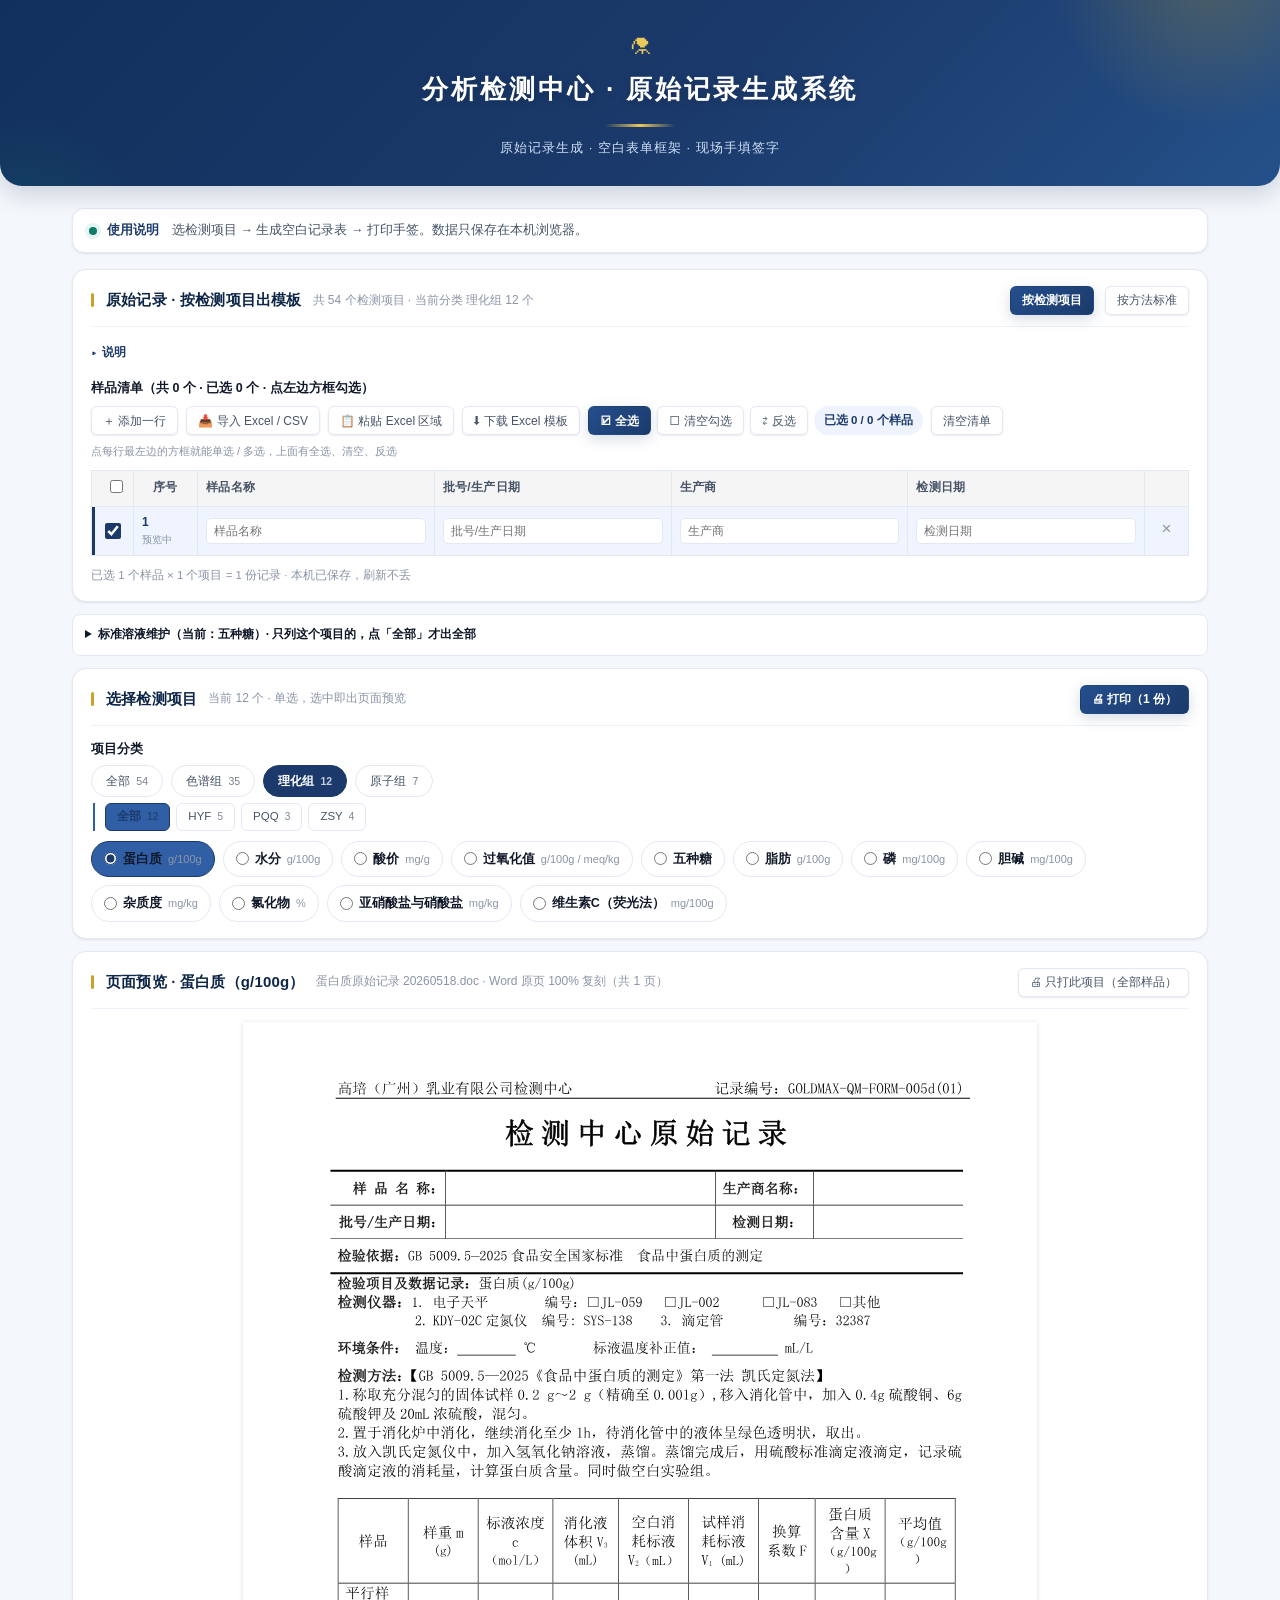
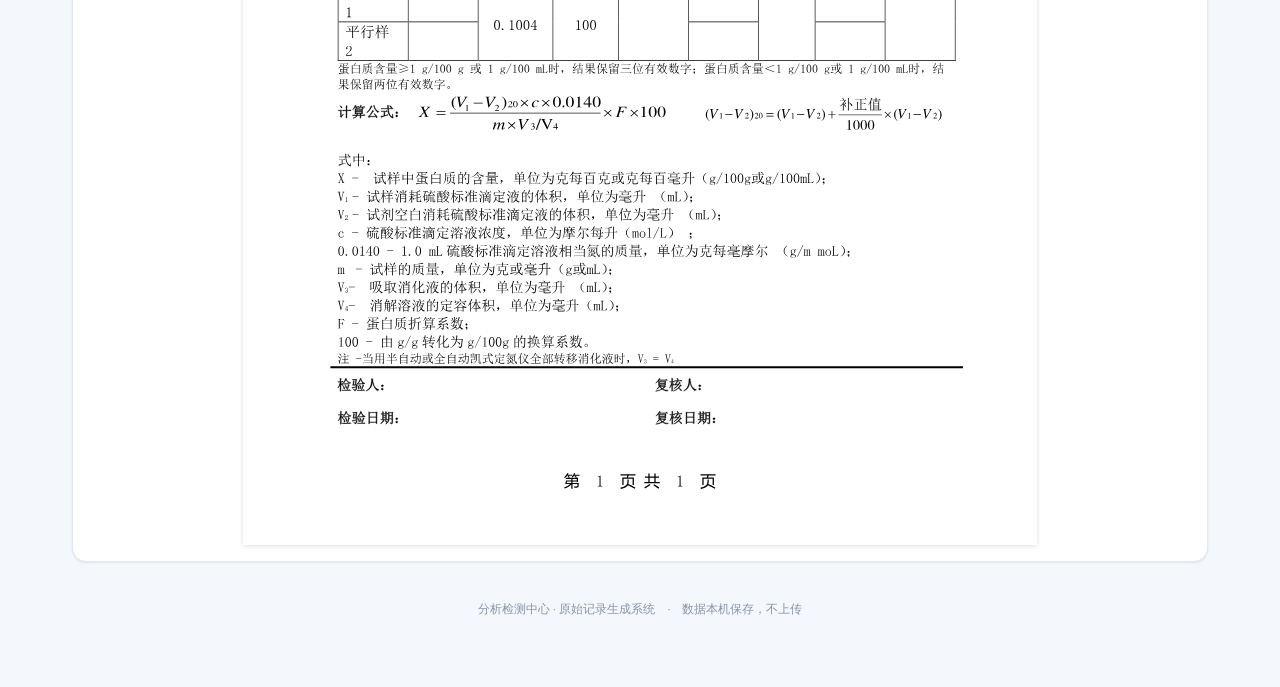
==== commit 69fbbd56: "把顶部长说明收进「说明」折叠，默认收起" ====
--- a/index.html
+++ b/index.html
@@ -7,7 +7,7 @@
 <meta http-equiv="Pragma" content="no-cache">
 <meta http-equiv="Expires" content="0">
 <title>分析检测中心 · 原始记录生成系统</title>
-<link rel="stylesheet" href="theme.css?v=202611262130">
+<link rel="stylesheet" href="theme.css?v=202611262140">
 <style>
 /* ===== 独立系统 · 分析检测中心 原始记录生成系统 =====
    本文件为独立入口：不含任何食品质量/标准管理系统的 HTML 结构或脚本。 */
@@ -108,17 +108,17 @@
   }catch(e){}
 })();
 </script>
-<script src="data.js?v=202611262130"></script>
-<script src="guard.js?v=202611262130"></script>
-<script src="store.js?v=202611262130"></script>
-<script src="labdata.js?v=202611262130"></script>
-<script src="labdata2.js?v=202611262130"></script>
-<script src="labcost.js?v=202611262130"></script>
-<script src="ledger.js?v=202611262130"></script>
-<script src="labledger.js?v=202611262130"></script>
-<script src="labrecord.js?v=202611262130"></script>
-<script src="labpages.js?v=202611262130"></script>
-<script src="labauth.js?v=202611262130"></script>
+<script src="data.js?v=202611262140"></script>
+<script src="guard.js?v=202611262140"></script>
+<script src="store.js?v=202611262140"></script>
+<script src="labdata.js?v=202611262140"></script>
+<script src="labdata2.js?v=202611262140"></script>
+<script src="labcost.js?v=202611262140"></script>
+<script src="ledger.js?v=202611262140"></script>
+<script src="labledger.js?v=202611262140"></script>
+<script src="labrecord.js?v=202611262140"></script>
+<script src="labpages.js?v=202611262140"></script>
+<script src="labauth.js?v=202611262140"></script>
 <script>
 /* ===== 精简工具函数（仅生成器用到） ===== */
 function escHtml(s){ return String(s).replace(/[&<>"]/g, c=>({"&":"&amp;","<":"&lt;",">":"&gt;",'"':"&quot;"}[c])); }
@@ -176,7 +176,7 @@
 window.toast=toast; window.dlg=dlg; window.downloadCsv=downloadCsv;
 window.esc=esc; window.escHtml=escHtml;
 </script>
-<script src="labbench.js?v=202611262130"></script>
+<script src="labbench.js?v=202611262140"></script>
 <script>
 /* 启动：只渲染原始记录生成器。标准溶液编辑保留负责人口令闸门。
    数据仅存本机；填错由各字段校验 + 规则弹窗提示。 */
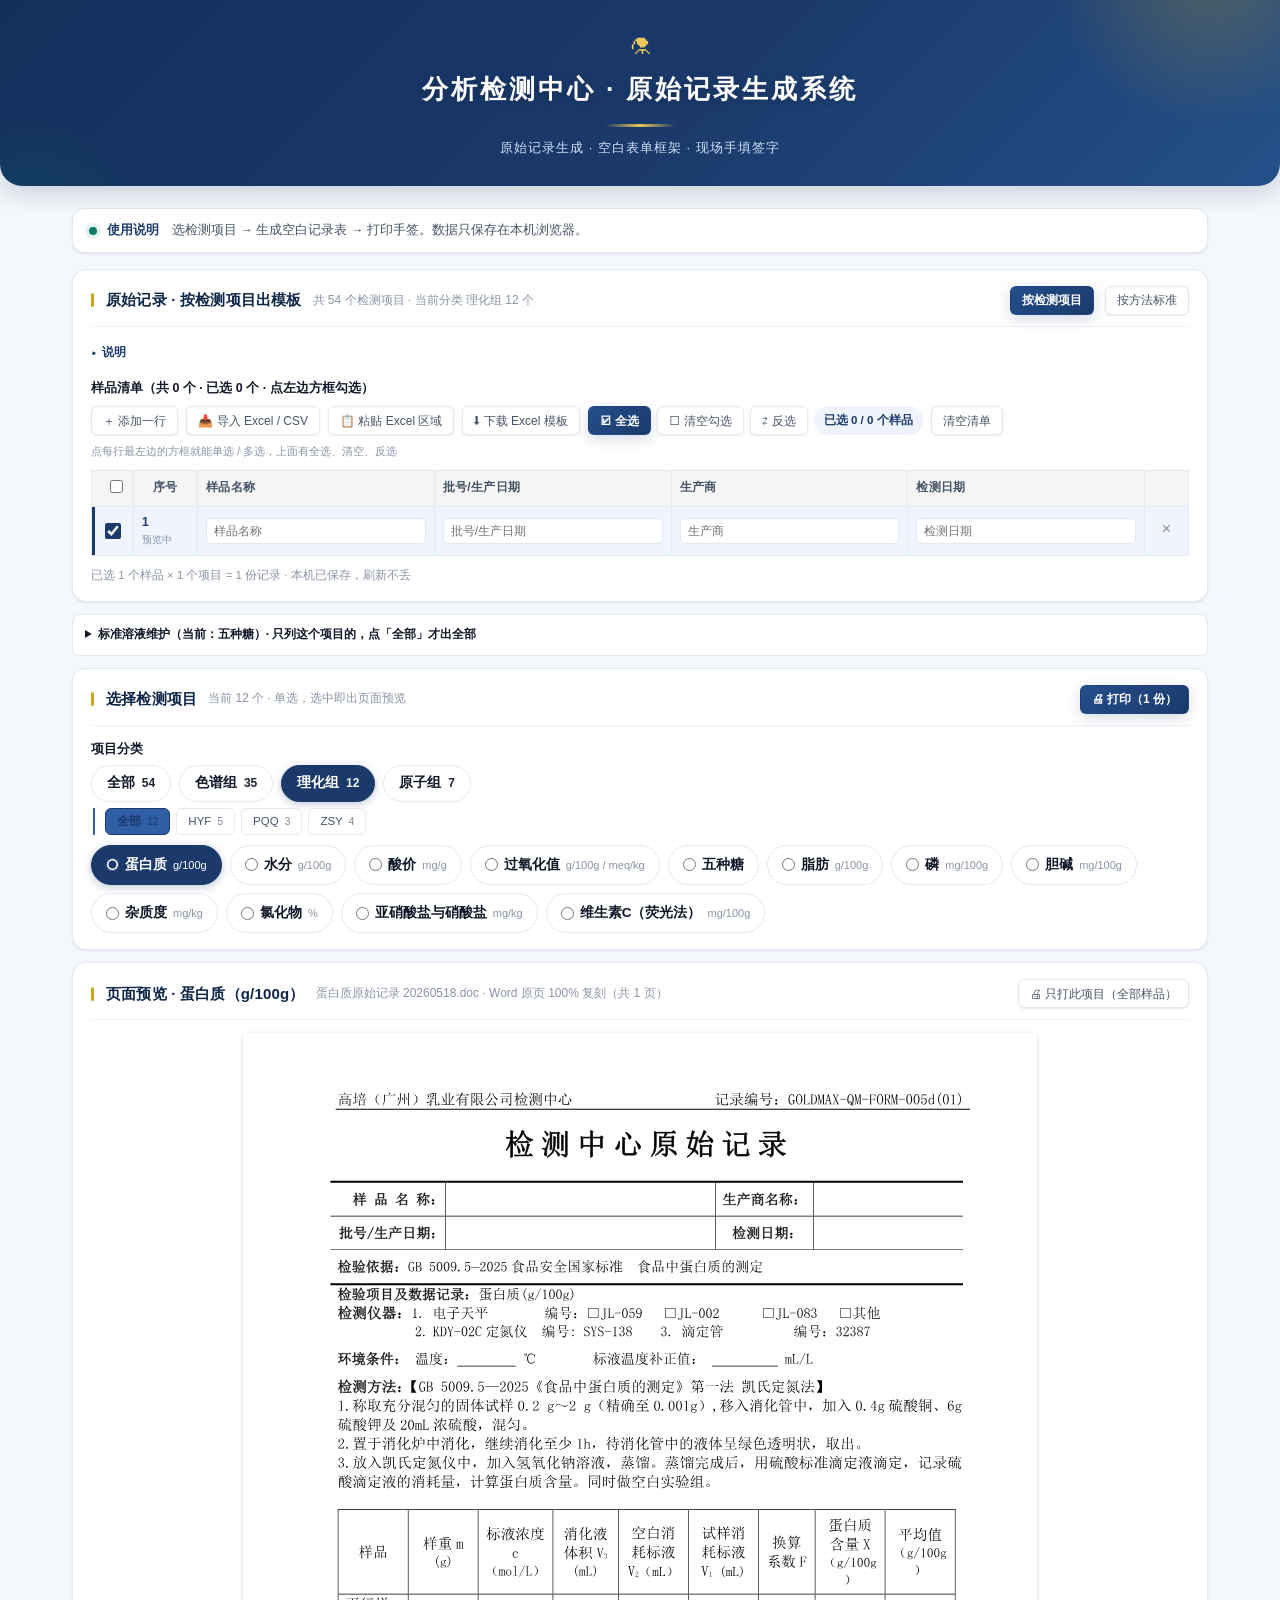
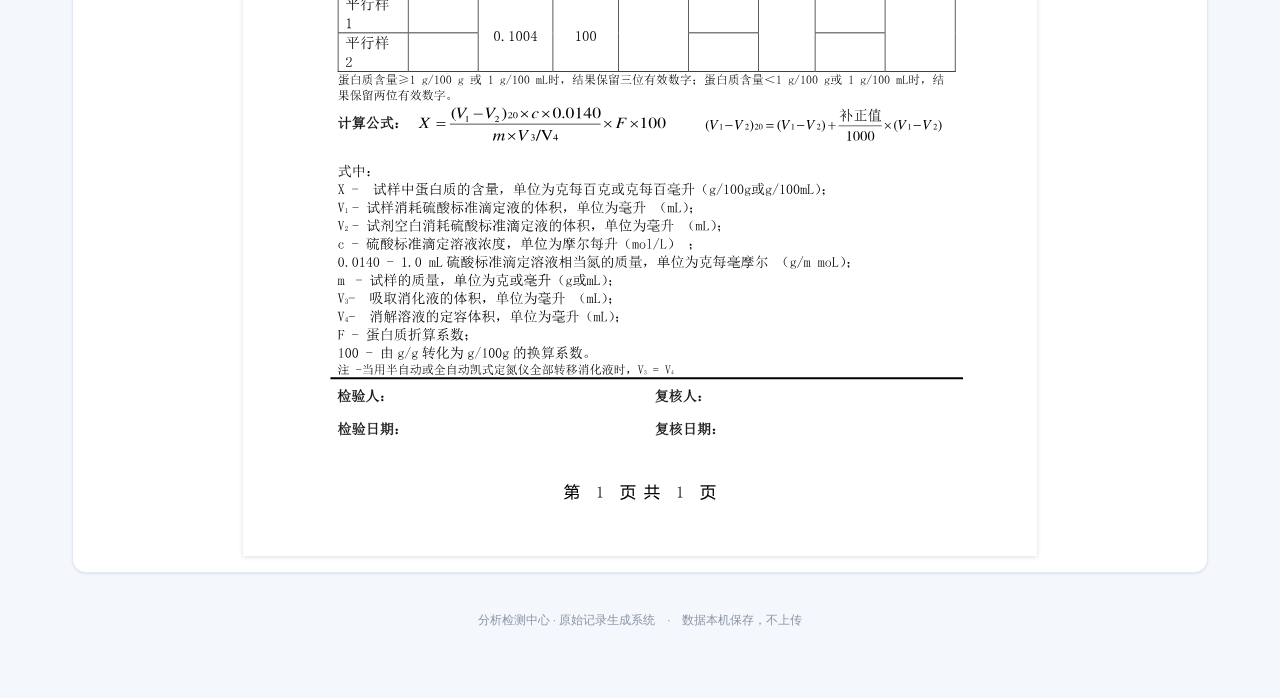
==== commit a553013d: "加大分类标签与项目按钮字号、强化选中态对比度" ====
--- a/index.html
+++ b/index.html
@@ -7,7 +7,7 @@
 <meta http-equiv="Pragma" content="no-cache">
 <meta http-equiv="Expires" content="0">
 <title>分析检测中心 · 原始记录生成系统</title>
-<link rel="stylesheet" href="theme.css?v=202611262140">
+<link rel="stylesheet" href="theme.css?v=202611262160">
 <style>
 /* ===== 独立系统 · 分析检测中心 原始记录生成系统 =====
    本文件为独立入口：不含任何食品质量/标准管理系统的 HTML 结构或脚本。 */
@@ -37,6 +37,18 @@
 .solo-tip .dot{flex:0 0 8px;width:8px;height:8px;border-radius:50%;background:var(--teal);box-shadow:0 0 0 4px var(--teal-soft)}
 .solo-foot{text-align:center;color:var(--ink3);font-size:11.5px;padding:26px 12px 8px}
 @media(max-width:700px){.solo-hero{padding:24px 16px 22px}.solo-hero h1{font-size:20px;letter-spacing:1px}.solo-wrap{padding:0 12px 40px}}
+/* ===== 标签/项目按钮：加大字号、强化选中对比，字更清楚 ===== */
+.lr-grouptab{font-size:13.5px !important;padding:7px 15px !important;font-weight:600;color:var(--ink)}
+.lr-grouptab i{font-size:12px !important;opacity:.95 !important;font-weight:700}
+.lr-grouptab.on{background:var(--brand) !important;color:#fff !important;font-weight:750 !important;
+  box-shadow:0 2px 8px rgba(27,58,107,.28)}
+.lr-chip{font-size:13.5px !important;padding:8px 14px !important;color:var(--ink)}
+.lr-chip b{font-weight:650;color:var(--ink)}
+.lr-chip.on{background:var(--brand) !important;border-color:var(--brand) !important;color:#fff !important;
+  box-shadow:0 2px 8px rgba(27,58,107,.28)}
+.lr-chip.on b,.lr-chip.on .muted{color:#fff !important}
+.lr-soltab{font-size:13px !important;font-weight:600;color:var(--ink)}
+.lr-soltab.on{font-weight:750 !important;box-shadow:0 2px 8px rgba(27,58,107,.28)}
 @media print{.solo-hero,.solo-tip,.solo-foot{display:none !important}}
 
 /* ===== 居中弹窗：深墨蓝标题栏 + 金线 + ⚠（填错规则提醒 / 确认） ===== */
@@ -108,17 +120,17 @@
   }catch(e){}
 })();
 </script>
-<script src="data.js?v=202611262140"></script>
-<script src="guard.js?v=202611262140"></script>
-<script src="store.js?v=202611262140"></script>
-<script src="labdata.js?v=202611262140"></script>
-<script src="labdata2.js?v=202611262140"></script>
-<script src="labcost.js?v=202611262140"></script>
-<script src="ledger.js?v=202611262140"></script>
-<script src="labledger.js?v=202611262140"></script>
-<script src="labrecord.js?v=202611262140"></script>
-<script src="labpages.js?v=202611262140"></script>
-<script src="labauth.js?v=202611262140"></script>
+<script src="data.js?v=202611262160"></script>
+<script src="guard.js?v=202611262160"></script>
+<script src="store.js?v=202611262160"></script>
+<script src="labdata.js?v=202611262160"></script>
+<script src="labdata2.js?v=202611262160"></script>
+<script src="labcost.js?v=202611262160"></script>
+<script src="ledger.js?v=202611262160"></script>
+<script src="labledger.js?v=202611262160"></script>
+<script src="labrecord.js?v=202611262160"></script>
+<script src="labpages.js?v=202611262160"></script>
+<script src="labauth.js?v=202611262160"></script>
 <script>
 /* ===== 精简工具函数（仅生成器用到） ===== */
 function escHtml(s){ return String(s).replace(/[&<>"]/g, c=>({"&":"&amp;","<":"&lt;",">":"&gt;",'"':"&quot;"}[c])); }
@@ -176,7 +188,7 @@
 window.toast=toast; window.dlg=dlg; window.downloadCsv=downloadCsv;
 window.esc=esc; window.escHtml=escHtml;
 </script>
-<script src="labbench.js?v=202611262140"></script>
+<script src="labbench.js?v=202611262160"></script>
 <script>
 /* 启动：只渲染原始记录生成器。标准溶液编辑保留负责人口令闸门。
    数据仅存本机；填错由各字段校验 + 规则弹窗提示。 */
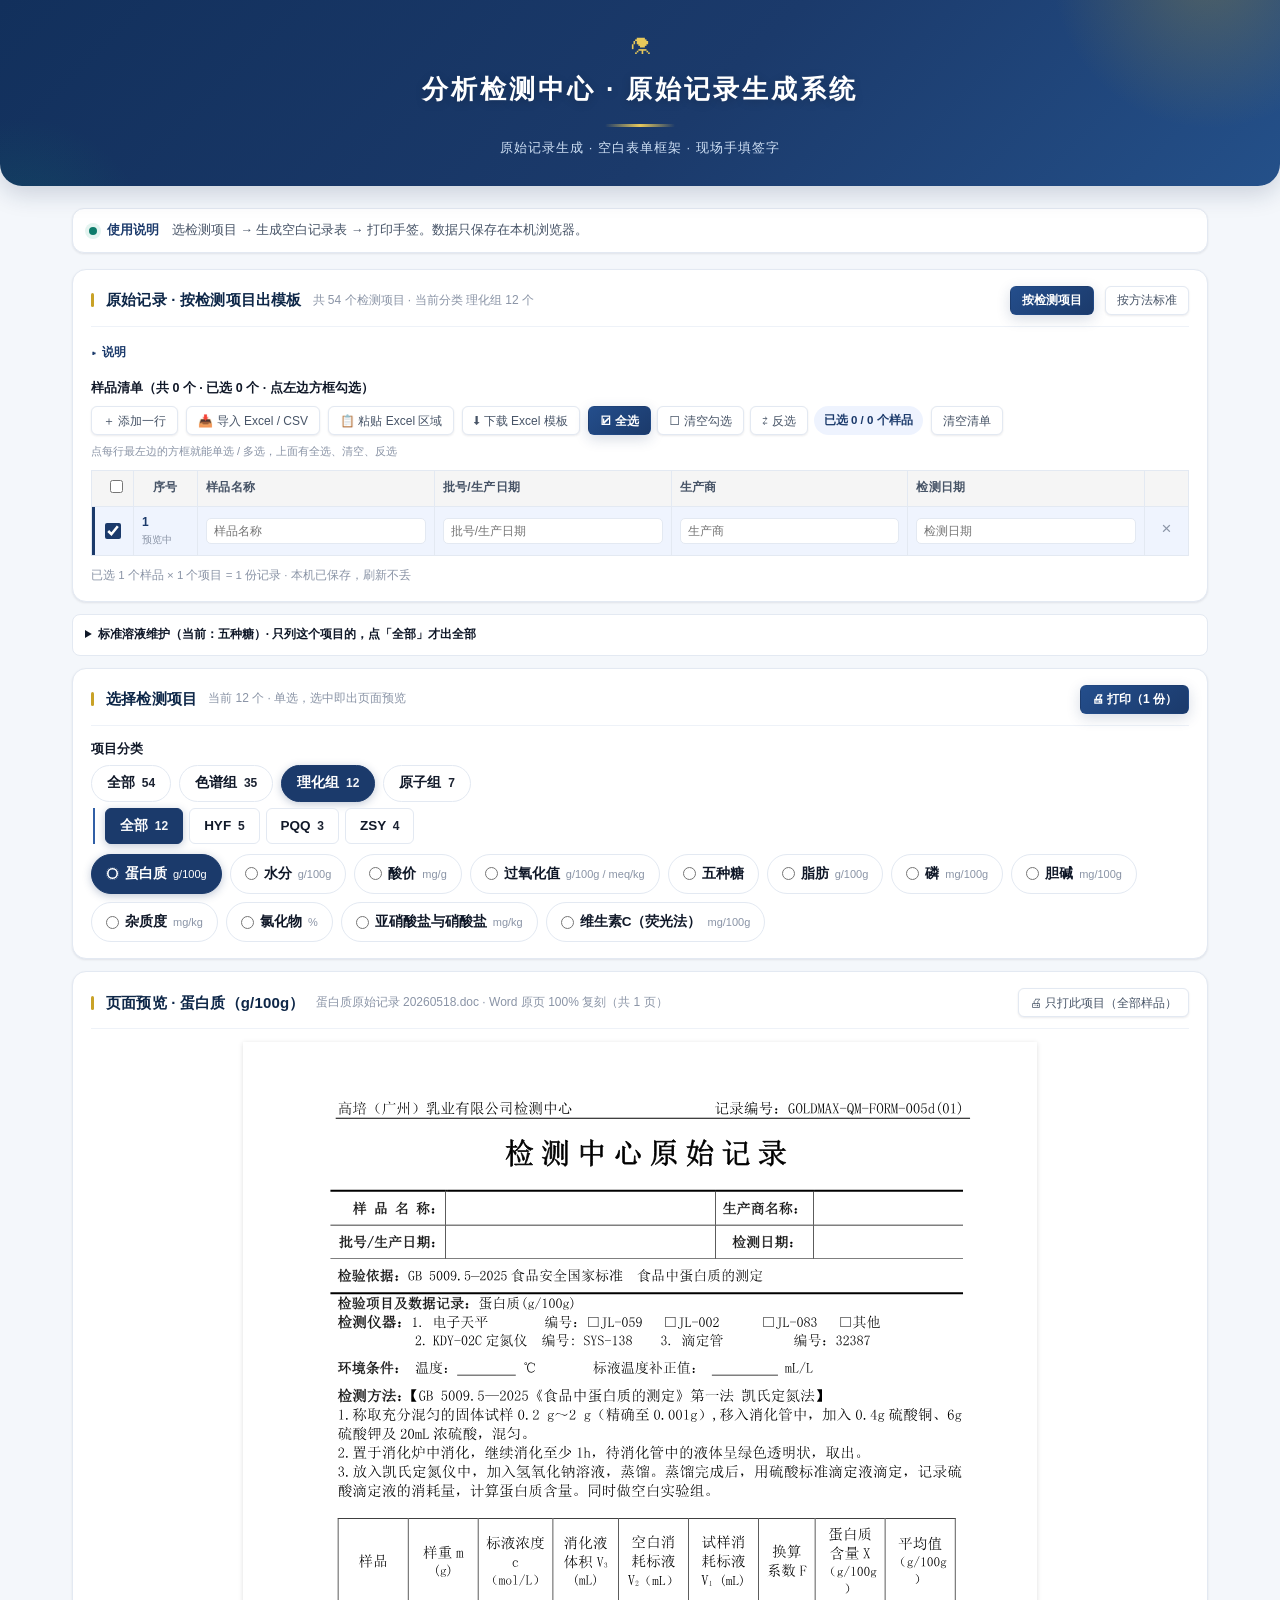
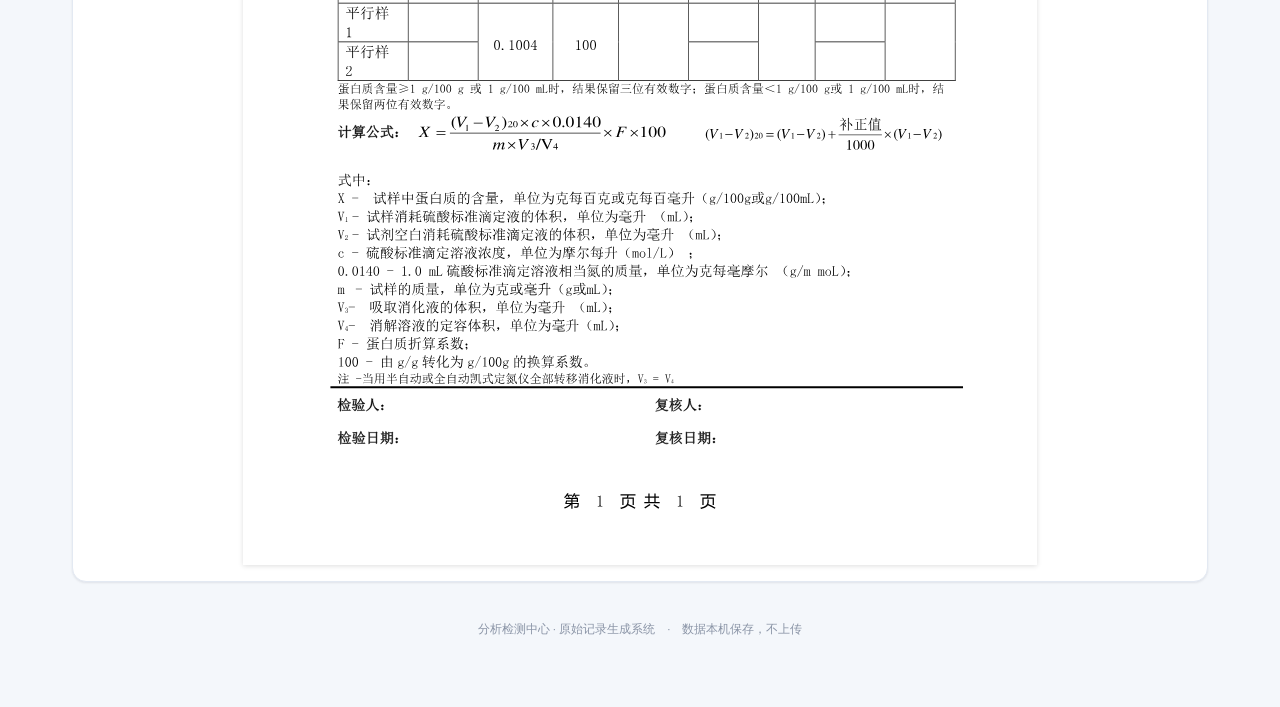
==== commit c390017b: "补改色谱组二级子组 GJ/MYZ/FLM 字号与选中态对比" ====
--- a/index.html
+++ b/index.html
@@ -7,7 +7,7 @@
 <meta http-equiv="Pragma" content="no-cache">
 <meta http-equiv="Expires" content="0">
 <title>分析检测中心 · 原始记录生成系统</title>
-<link rel="stylesheet" href="theme.css?v=202611262160">
+<link rel="stylesheet" href="theme.css?v=202611262170">
 <style>
 /* ===== 独立系统 · 分析检测中心 原始记录生成系统 =====
    本文件为独立入口：不含任何食品质量/标准管理系统的 HTML 结构或脚本。 */
@@ -49,6 +49,12 @@
 .lr-chip.on b,.lr-chip.on .muted{color:#fff !important}
 .lr-soltab{font-size:13px !important;font-weight:600;color:var(--ink)}
 .lr-soltab.on{font-weight:750 !important;box-shadow:0 2px 8px rgba(27,58,107,.28)}
+/* 色谱组二级子组 GJ/MYZ/FLM…：同样加大、选中深蓝白字 */
+.lr-subgroup{font-size:13.5px !important;padding:7px 14px !important;font-weight:600;color:var(--ink)}
+.lr-subgroup i{font-size:12px !important;opacity:.95 !important;font-weight:700}
+.lr-subgroup.on{background:var(--brand) !important;border-color:var(--brand) !important;
+  color:#fff !important;font-weight:750 !important;box-shadow:0 2px 8px rgba(27,58,107,.28)}
+.lr-subgroup.on i{color:#fff !important}
 @media print{.solo-hero,.solo-tip,.solo-foot{display:none !important}}
 
 /* ===== 居中弹窗：深墨蓝标题栏 + 金线 + ⚠（填错规则提醒 / 确认） ===== */
@@ -120,17 +126,17 @@
   }catch(e){}
 })();
 </script>
-<script src="data.js?v=202611262160"></script>
-<script src="guard.js?v=202611262160"></script>
-<script src="store.js?v=202611262160"></script>
-<script src="labdata.js?v=202611262160"></script>
-<script src="labdata2.js?v=202611262160"></script>
-<script src="labcost.js?v=202611262160"></script>
-<script src="ledger.js?v=202611262160"></script>
-<script src="labledger.js?v=202611262160"></script>
-<script src="labrecord.js?v=202611262160"></script>
-<script src="labpages.js?v=202611262160"></script>
-<script src="labauth.js?v=202611262160"></script>
+<script src="data.js?v=202611262170"></script>
+<script src="guard.js?v=202611262170"></script>
+<script src="store.js?v=202611262170"></script>
+<script src="labdata.js?v=202611262170"></script>
+<script src="labdata2.js?v=202611262170"></script>
+<script src="labcost.js?v=202611262170"></script>
+<script src="ledger.js?v=202611262170"></script>
+<script src="labledger.js?v=202611262170"></script>
+<script src="labrecord.js?v=202611262170"></script>
+<script src="labpages.js?v=202611262170"></script>
+<script src="labauth.js?v=202611262170"></script>
 <script>
 /* ===== 精简工具函数（仅生成器用到） ===== */
 function escHtml(s){ return String(s).replace(/[&<>"]/g, c=>({"&":"&amp;","<":"&lt;",">":"&gt;",'"':"&quot;"}[c])); }
@@ -188,7 +194,7 @@
 window.toast=toast; window.dlg=dlg; window.downloadCsv=downloadCsv;
 window.esc=esc; window.escHtml=escHtml;
 </script>
-<script src="labbench.js?v=202611262160"></script>
+<script src="labbench.js?v=202611262170"></script>
 <script>
 /* 启动：只渲染原始记录生成器。标准溶液编辑保留负责人口令闸门。
    数据仅存本机；填错由各字段校验 + 规则弹窗提示。 */
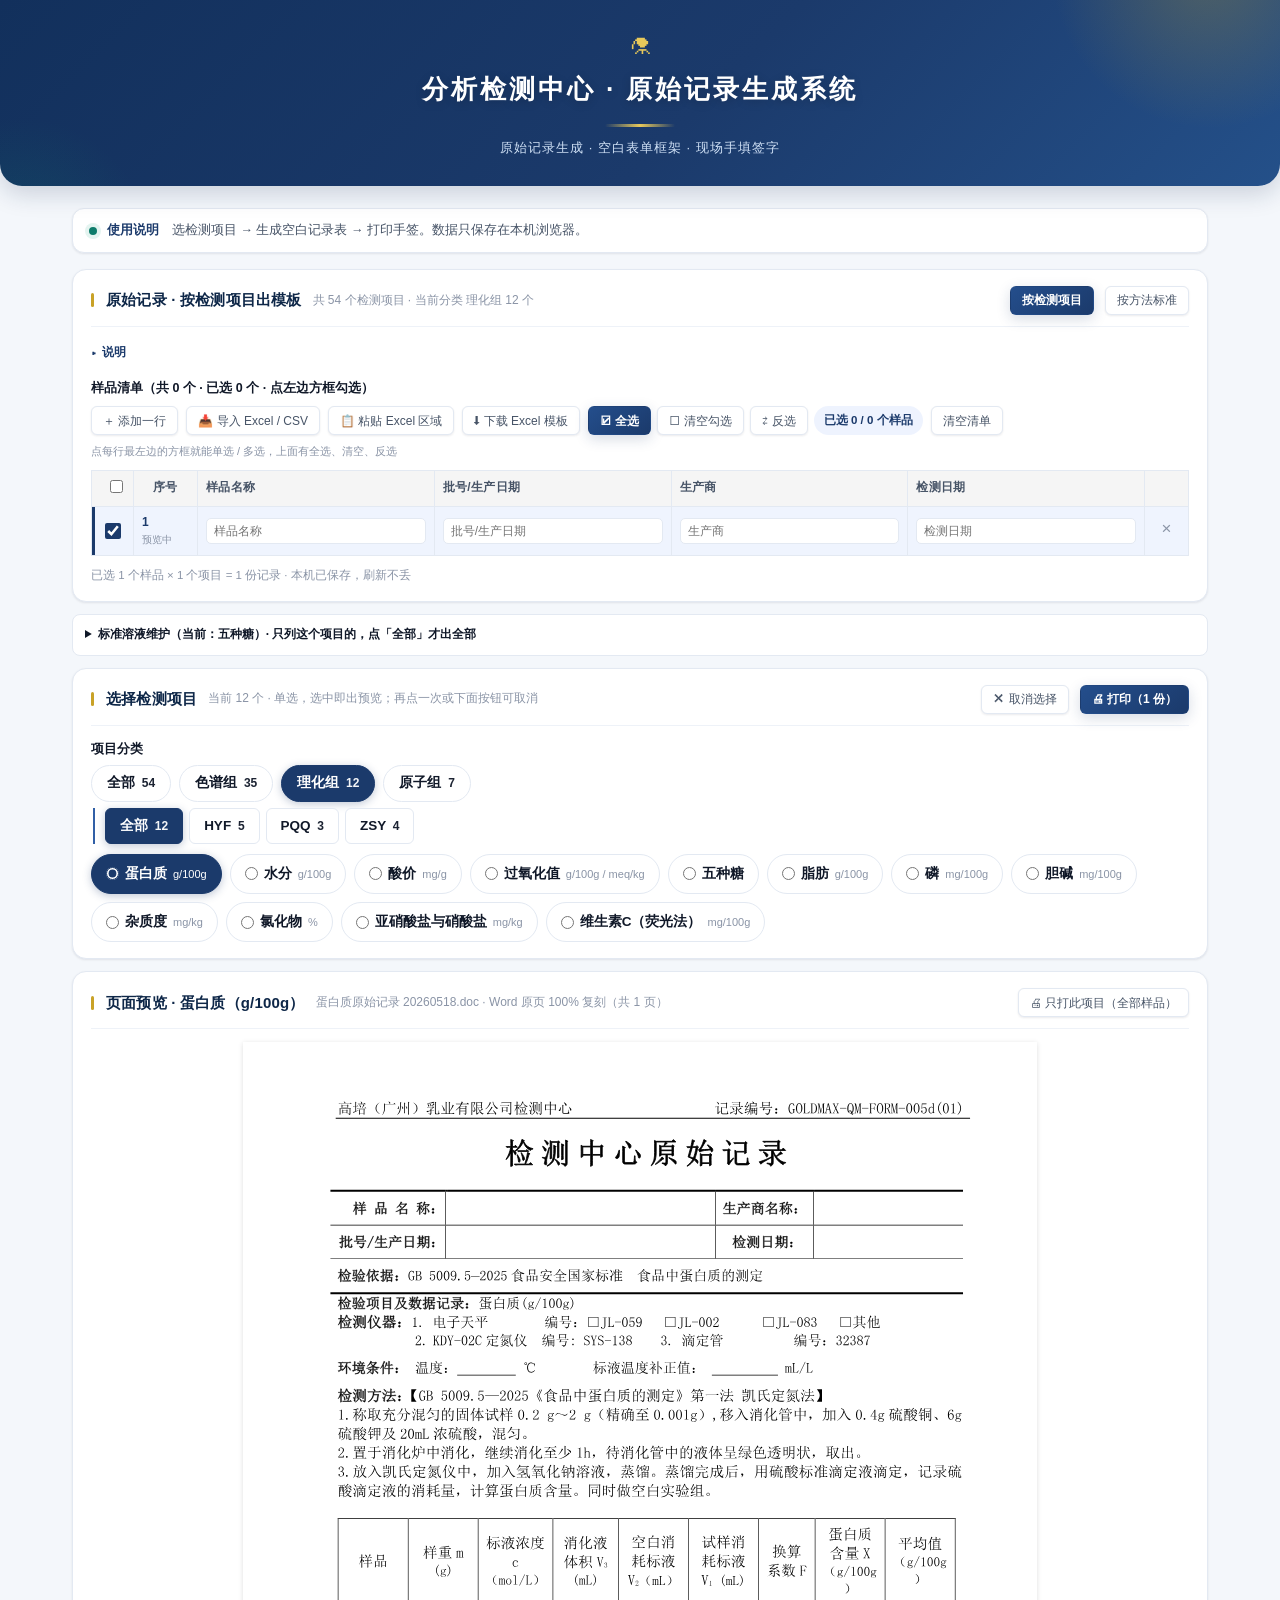
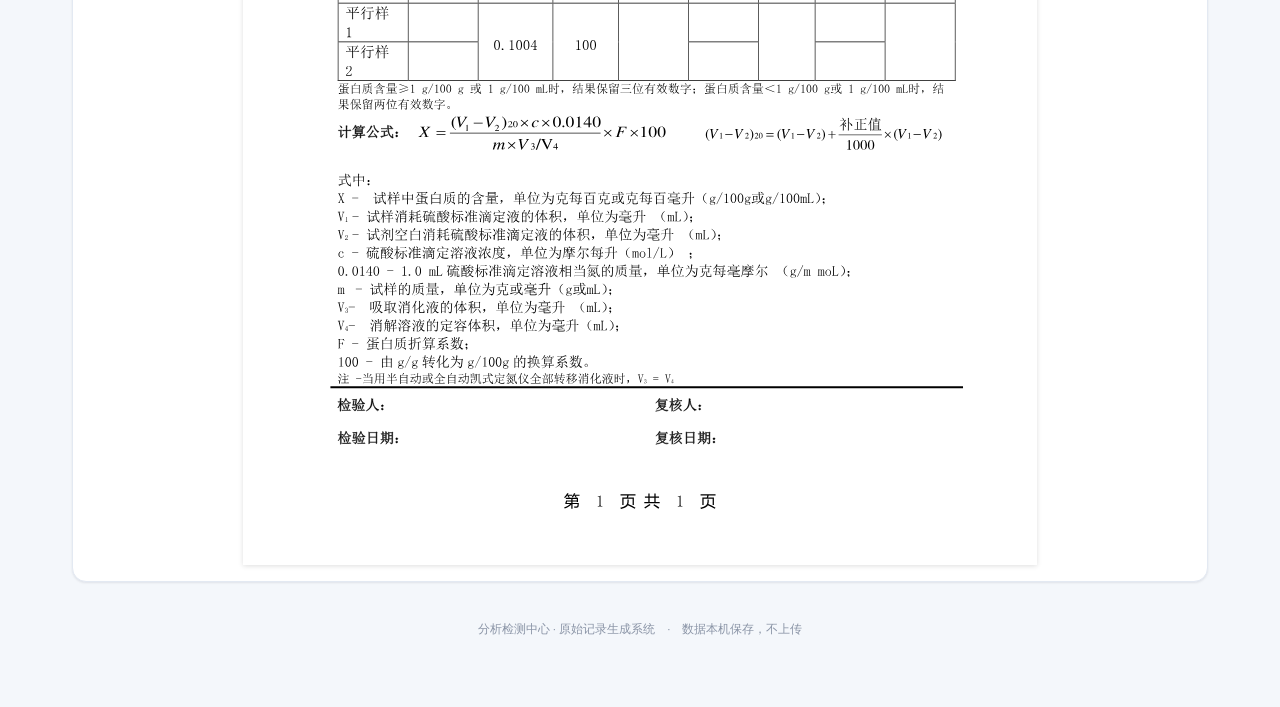
==== commit 73e5f1dc: "feat: 检测项目支持取消选择（再点一次/取消按钮），刷新后保持空态" ====
--- a/index.html
+++ b/index.html
@@ -7,7 +7,7 @@
 <meta http-equiv="Pragma" content="no-cache">
 <meta http-equiv="Expires" content="0">
 <title>分析检测中心 · 原始记录生成系统</title>
-<link rel="stylesheet" href="theme.css?v=202611262170">
+<link rel="stylesheet" href="theme.css?v=202611272100">
 <style>
 /* ===== 独立系统 · 分析检测中心 原始记录生成系统 =====
    本文件为独立入口：不含任何食品质量/标准管理系统的 HTML 结构或脚本。 */
@@ -126,17 +126,17 @@
   }catch(e){}
 })();
 </script>
-<script src="data.js?v=202611262170"></script>
-<script src="guard.js?v=202611262170"></script>
-<script src="store.js?v=202611262170"></script>
-<script src="labdata.js?v=202611262170"></script>
-<script src="labdata2.js?v=202611262170"></script>
-<script src="labcost.js?v=202611262170"></script>
-<script src="ledger.js?v=202611262170"></script>
-<script src="labledger.js?v=202611262170"></script>
-<script src="labrecord.js?v=202611262170"></script>
-<script src="labpages.js?v=202611262170"></script>
-<script src="labauth.js?v=202611262170"></script>
+<script src="data.js?v=202611272100"></script>
+<script src="guard.js?v=202611272100"></script>
+<script src="store.js?v=202611272100"></script>
+<script src="labdata.js?v=202611272100"></script>
+<script src="labdata2.js?v=202611272100"></script>
+<script src="labcost.js?v=202611272100"></script>
+<script src="ledger.js?v=202611272100"></script>
+<script src="labledger.js?v=202611272100"></script>
+<script src="labrecord.js?v=202611272100"></script>
+<script src="labpages.js?v=202611272100"></script>
+<script src="labauth.js?v=202611272100"></script>
 <script>
 /* ===== 精简工具函数（仅生成器用到） ===== */
 function escHtml(s){ return String(s).replace(/[&<>"]/g, c=>({"&":"&amp;","<":"&lt;",">":"&gt;",'"':"&quot;"}[c])); }
@@ -194,7 +194,7 @@
 window.toast=toast; window.dlg=dlg; window.downloadCsv=downloadCsv;
 window.esc=esc; window.escHtml=escHtml;
 </script>
-<script src="labbench.js?v=202611262170"></script>
+<script src="labbench.js?v=202611272100"></script>
 <script>
 /* 启动：只渲染原始记录生成器。标准溶液编辑保留负责人口令闸门。
    数据仅存本机；填错由各字段校验 + 规则弹窗提示。 */
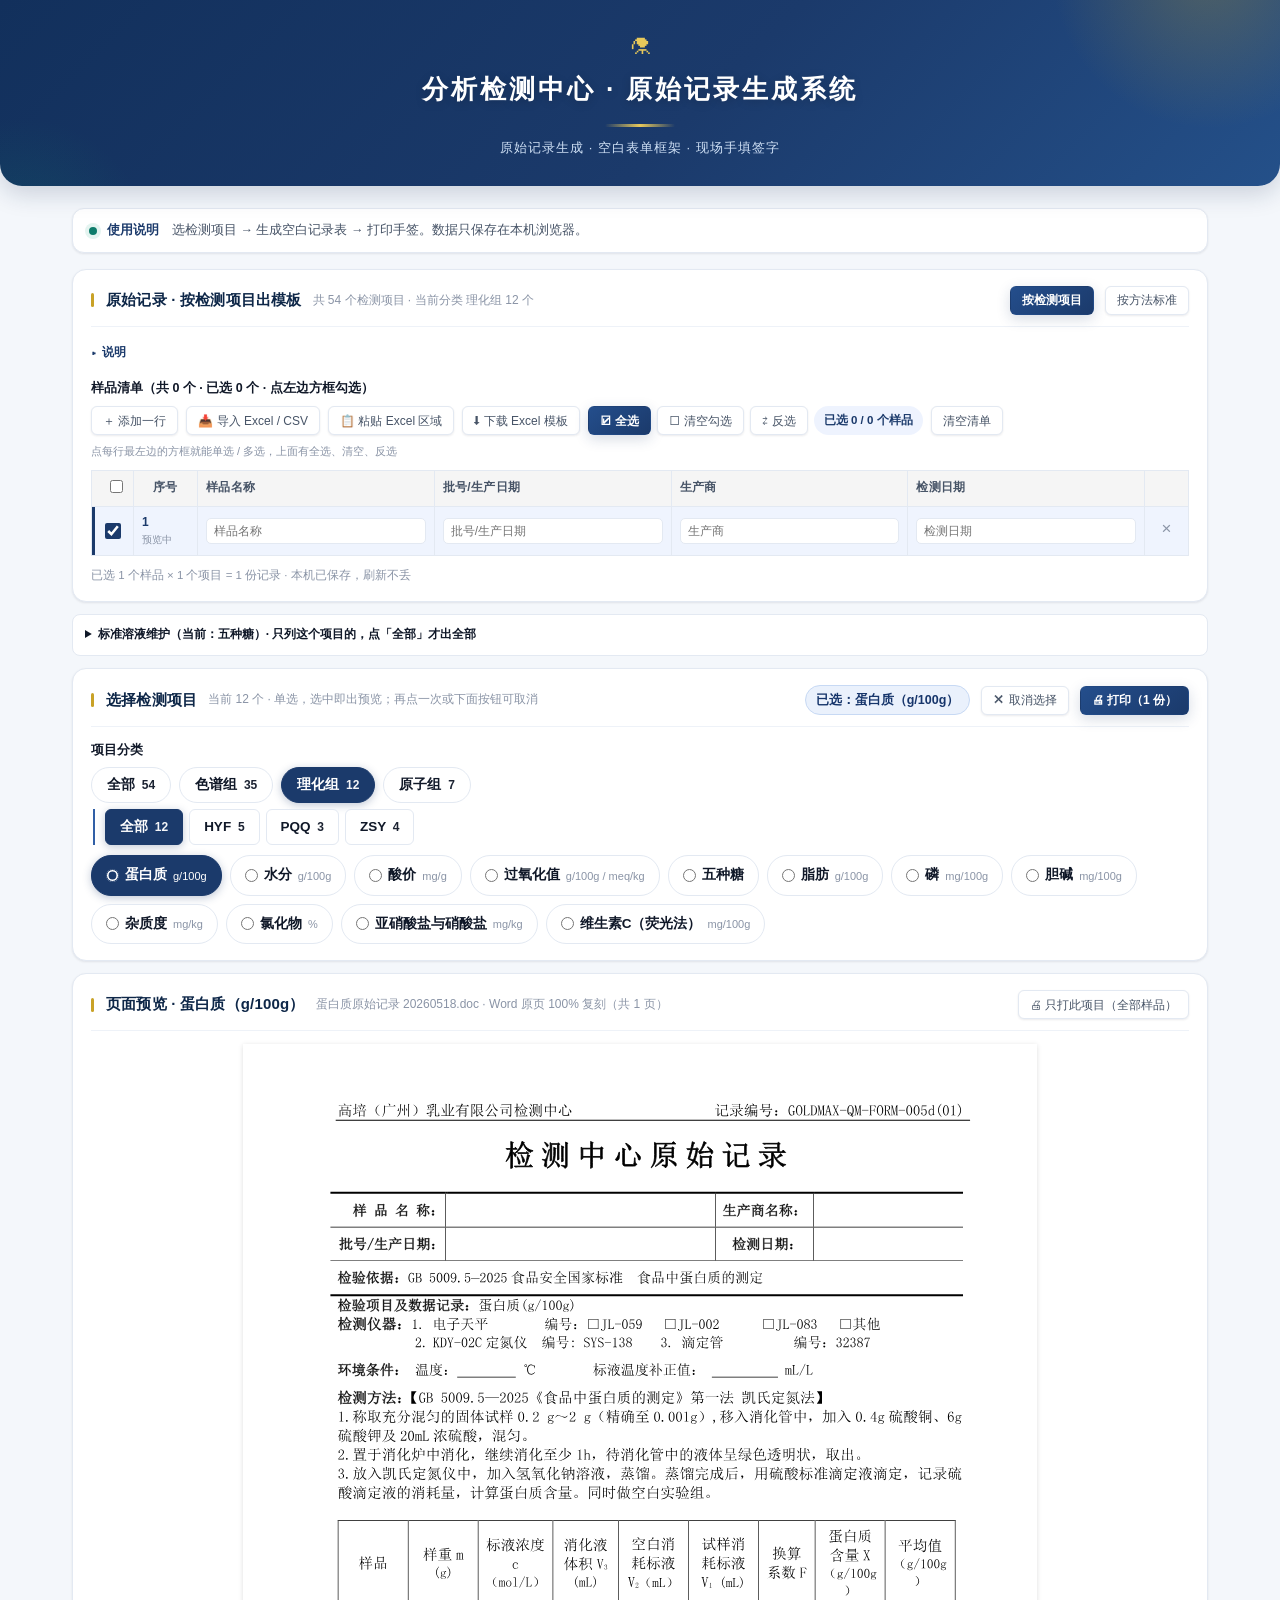
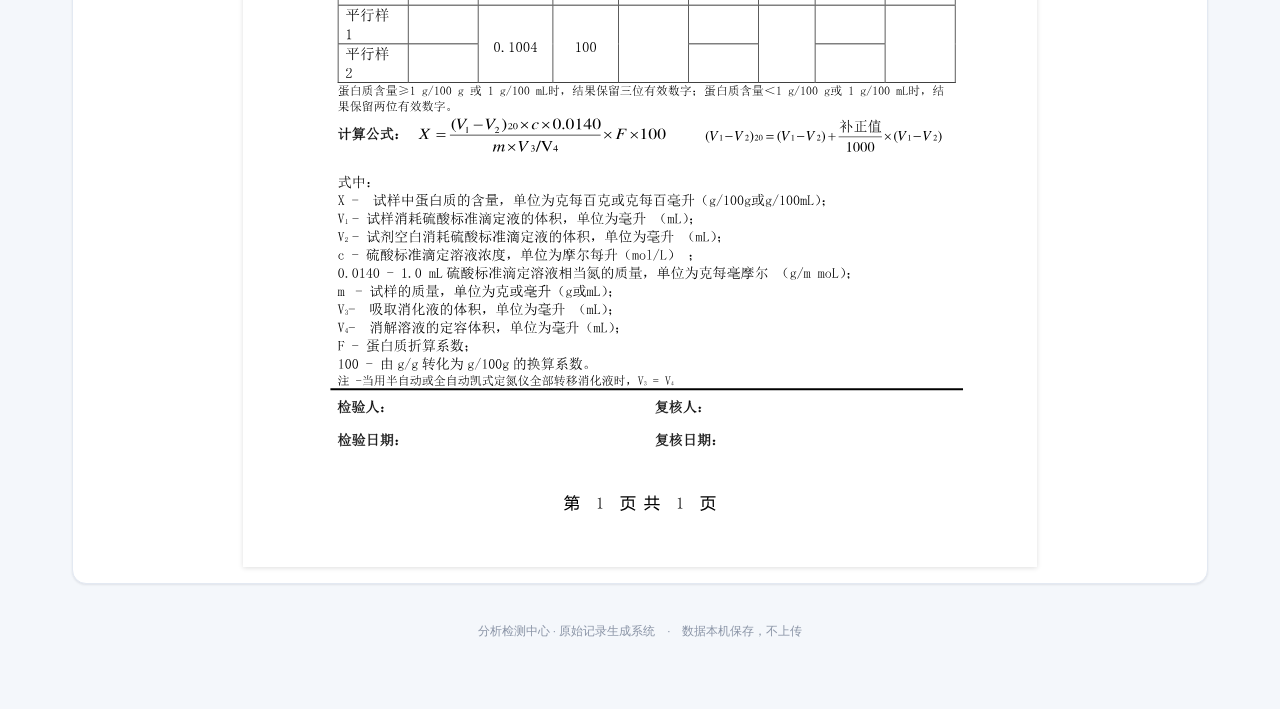
==== commit 508a2755: "feat: 检测项目区显示当前已选项目提示条" ====
--- a/index.html
+++ b/index.html
@@ -7,7 +7,7 @@
 <meta http-equiv="Pragma" content="no-cache">
 <meta http-equiv="Expires" content="0">
 <title>分析检测中心 · 原始记录生成系统</title>
-<link rel="stylesheet" href="theme.css?v=202611272100">
+<link rel="stylesheet" href="theme.css?v=202611272200">
 <style>
 /* ===== 独立系统 · 分析检测中心 原始记录生成系统 =====
    本文件为独立入口：不含任何食品质量/标准管理系统的 HTML 结构或脚本。 */
@@ -126,17 +126,17 @@
   }catch(e){}
 })();
 </script>
-<script src="data.js?v=202611272100"></script>
-<script src="guard.js?v=202611272100"></script>
-<script src="store.js?v=202611272100"></script>
-<script src="labdata.js?v=202611272100"></script>
-<script src="labdata2.js?v=202611272100"></script>
-<script src="labcost.js?v=202611272100"></script>
-<script src="ledger.js?v=202611272100"></script>
-<script src="labledger.js?v=202611272100"></script>
-<script src="labrecord.js?v=202611272100"></script>
-<script src="labpages.js?v=202611272100"></script>
-<script src="labauth.js?v=202611272100"></script>
+<script src="data.js?v=202611272200"></script>
+<script src="guard.js?v=202611272200"></script>
+<script src="store.js?v=202611272200"></script>
+<script src="labdata.js?v=202611272200"></script>
+<script src="labdata2.js?v=202611272200"></script>
+<script src="labcost.js?v=202611272200"></script>
+<script src="ledger.js?v=202611272200"></script>
+<script src="labledger.js?v=202611272200"></script>
+<script src="labrecord.js?v=202611272200"></script>
+<script src="labpages.js?v=202611272200"></script>
+<script src="labauth.js?v=202611272200"></script>
 <script>
 /* ===== 精简工具函数（仅生成器用到） ===== */
 function escHtml(s){ return String(s).replace(/[&<>"]/g, c=>({"&":"&amp;","<":"&lt;",">":"&gt;",'"':"&quot;"}[c])); }
@@ -194,7 +194,7 @@
 window.toast=toast; window.dlg=dlg; window.downloadCsv=downloadCsv;
 window.esc=esc; window.escHtml=escHtml;
 </script>
-<script src="labbench.js?v=202611272100"></script>
+<script src="labbench.js?v=202611272200"></script>
 <script>
 /* 启动：只渲染原始记录生成器。标准溶液编辑保留负责人口令闸门。
    数据仅存本机；填错由各字段校验 + 规则弹窗提示。 */
